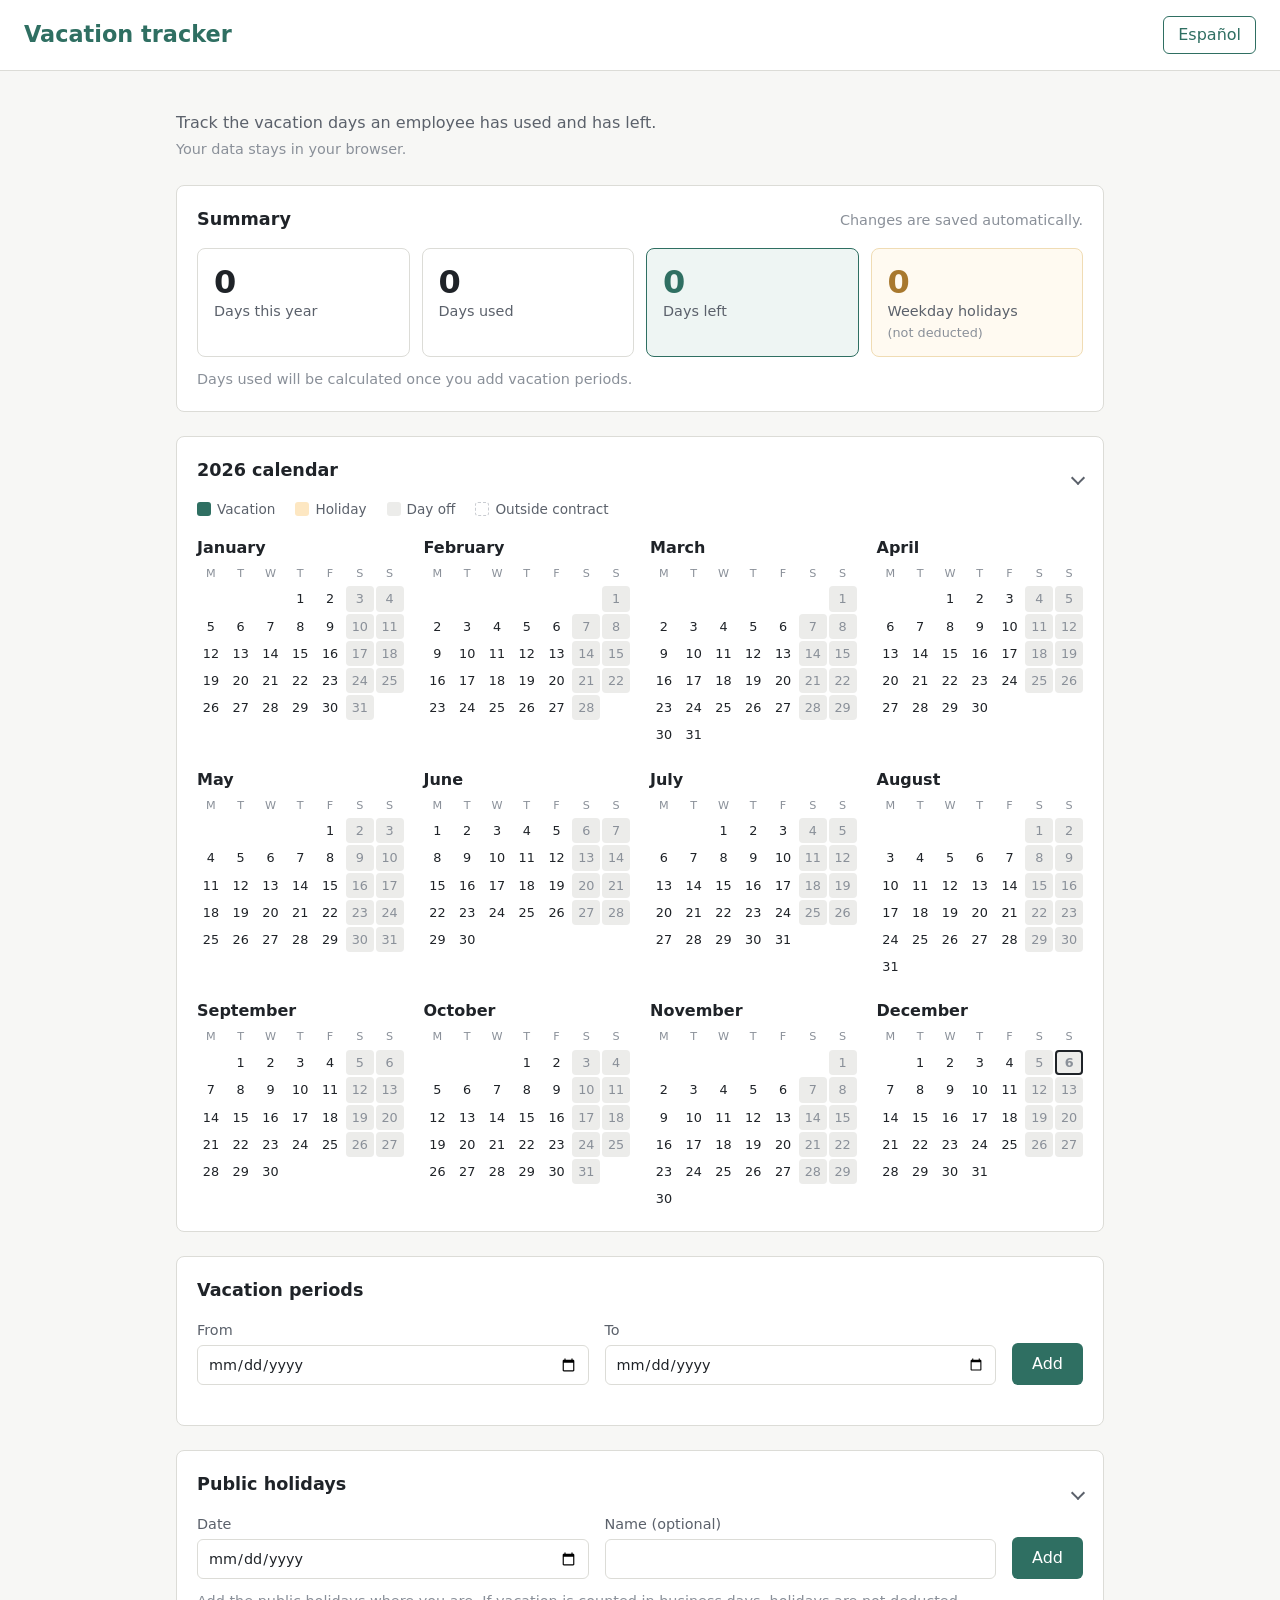
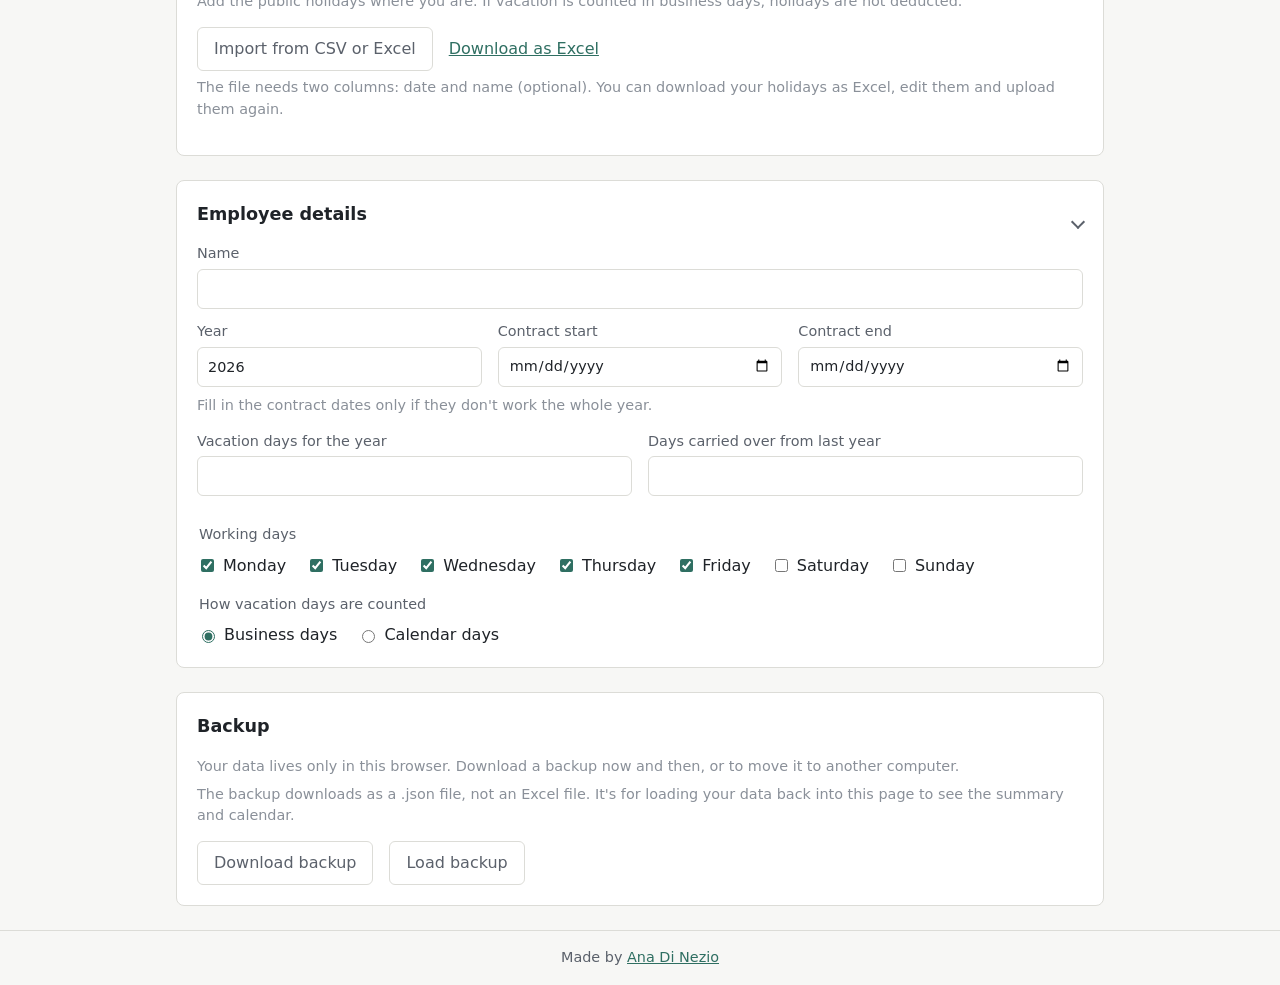
==== index.html @ b78d6af4 "Aclarar que el respaldo es un .json para volver a cargar en la página Co-Authored-By: Claude Opus 5." ====
<!DOCTYPE html>
<html lang="es">
<head>
  <meta charset="UTF-8">
  <meta name="viewport" content="width=device-width, initial-scale=1.0">
  <title>Gestor de vacaciones</title>
  <link rel="stylesheet" href="styles.css">
</head>
<body>
  <header class="encabezado">
    <h1 data-i18n="titulo"></h1>
    <button id="boton-idioma" class="boton-idioma" type="button"></button>
  </header>

  <main>
    <p class="intro" data-i18n="intro"></p>
    <p class="aclaracion" data-i18n="notaPrivacidad"></p>

    <section class="tarjeta">
      <div class="encabezado-tarjeta">
        <h2 id="titulo-resumen"></h2>
        <p class="aclaracion" id="estado-guardado"></p>
      </div>
      <div class="indicadores">
        <div class="indicador">
          <span class="indicador-numero" id="total-dias"></span>
          <span data-i18n="totalDias"></span>
          <span class="indicador-detalle" id="detalle-arrastrados"></span>
        </div>
        <div class="indicador">
          <span class="indicador-numero" id="dias-usados"></span>
          <span data-i18n="diasUsados"></span>
        </div>
        <div class="indicador indicador-destacado" id="indicador-disponibles">
          <span class="indicador-numero" id="dias-disponibles"></span>
          <span data-i18n="diasDisponibles"></span>
        </div>
        <div class="indicador indicador-festivos">
          <span class="indicador-numero" id="festivos-laborables"></span>
          <span data-i18n="festivosLaborables"></span>
          <span class="indicador-detalle" data-i18n="noSeDescuentan"></span>
        </div>
      </div>
      <p class="aclaracion" id="nota-sin-periodos" data-i18n="notaSinPeriodos"></p>

      <div id="bloque-dias-por-mes">
        <h3 data-i18n="diasPorMes"></h3>
        <div id="dias-por-mes" class="grafico-meses"></div>
      </div>
    </section>

    <!-- <details> se abre y se cierra solo al tocar el título. -->
    <details class="tarjeta plegable" id="seccion-calendario" open>
      <summary><h2 id="titulo-calendario"></h2></summary>
      <div class="leyenda">
        <span><i class="muestra dia-vacaciones"></i> <span data-i18n="leyendaVacaciones"></span></span>
        <span><i class="muestra dia-festivo"></i> <span data-i18n="leyendaFestivo"></span></span>
        <span><i class="muestra dia-no-laborable"></i> <span data-i18n="leyendaNoLaborable"></span></span>
        <span><i class="muestra dia-fuera"></i> <span data-i18n="leyendaFuera"></span></span>
      </div>
      <div id="calendario" class="calendario"></div>
    </details>

    <section class="tarjeta">
      <h2 data-i18n="periodosVacaciones"></h2>

      <form id="form-periodo" class="fila fila-agregar">
        <label class="campo">
          <span data-i18n="desde"></span>
          <input type="date" name="desde">
        </label>
        <label class="campo">
          <span data-i18n="hasta"></span>
          <input type="date" name="hasta">
        </label>
        <button type="submit" class="boton-principal"></button>
        <button type="button" class="boton-secundario boton-cancelar" data-i18n="cancelar" hidden></button>
      </form>
      <p id="error-periodo" class="error"></p>

      <ul id="lista-periodos" class="lista"></ul>
    </section>

    <details class="tarjeta plegable" id="seccion-festivos" open>
      <summary><h2 data-i18n="festivos"></h2></summary>

      <form id="form-festivo" class="fila fila-agregar">
        <label class="campo">
          <span data-i18n="fecha"></span>
          <input type="date" name="fecha">
        </label>
        <label class="campo">
          <span data-i18n="nombreFestivo"></span>
          <input type="text" name="nombre">
        </label>
        <button type="submit" class="boton-principal"></button>
        <button type="button" class="boton-secundario boton-cancelar" data-i18n="cancelar" hidden></button>
      </form>
      <p id="error-festivo" class="error"></p>
      <p class="aclaracion" data-i18n="notaFestivos"></p>

      <div class="acciones">
        <button type="button" class="boton-secundario" id="boton-importar" data-i18n="importarFestivos"></button>
        <button type="button" class="boton-enlace" id="boton-plantilla" data-i18n="descargarPlantilla"></button>
        <input type="file" id="archivo-festivos" accept=".csv,.xlsx,.xls" hidden>
      </div>
      <p class="aclaracion" data-i18n="notaImportar"></p>
      <div id="resultado-importacion"></div>

      <ul id="lista-festivos" class="lista"></ul>
    </details>

    <details class="tarjeta plegable" id="seccion-empleado" open>
      <summary><h2 data-i18n="datosEmpleado"></h2></summary>

      <form id="form-empleado">
        <label class="campo">
          <span data-i18n="nombre"></span>
          <input type="text" name="nombre">
        </label>

        <div class="fila">
          <label class="campo">
            <span data-i18n="anio"></span>
            <input type="number" name="anio" min="2000" max="2100">
          </label>
          <label class="campo">
            <span data-i18n="inicioContrato"></span>
            <input type="date" name="inicioContrato">
          </label>
          <label class="campo">
            <span data-i18n="finContrato"></span>
            <input type="date" name="finContrato">
          </label>
        </div>
        <p class="aclaracion" data-i18n="notaContrato"></p>

        <div class="fila">
          <label class="campo">
            <span data-i18n="diasVacaciones"></span>
            <input type="number" name="diasVacaciones" min="0">
          </label>
          <label class="campo">
            <span data-i18n="diasArrastrados"></span>
            <input type="number" name="diasArrastrados" min="0">
          </label>
        </div>

        <!-- Los valores van del 0 (domingo) al 6 (sábado), como cuenta JavaScript. -->
        <fieldset>
          <legend data-i18n="diasQueTrabaja"></legend>
          <div class="opciones">
            <label><input type="checkbox" name="diasLaborables" value="1"> <span data-i18n="lunes"></span></label>
            <label><input type="checkbox" name="diasLaborables" value="2"> <span data-i18n="martes"></span></label>
            <label><input type="checkbox" name="diasLaborables" value="3"> <span data-i18n="miercoles"></span></label>
            <label><input type="checkbox" name="diasLaborables" value="4"> <span data-i18n="jueves"></span></label>
            <label><input type="checkbox" name="diasLaborables" value="5"> <span data-i18n="viernes"></span></label>
            <label><input type="checkbox" name="diasLaborables" value="6"> <span data-i18n="sabado"></span></label>
            <label><input type="checkbox" name="diasLaborables" value="0"> <span data-i18n="domingo"></span></label>
          </div>
        </fieldset>

        <fieldset>
          <legend data-i18n="formaDeContar"></legend>
          <div class="opciones">
            <label><input type="radio" name="formaDeContar" value="laborables"> <span data-i18n="soloLaborables"></span></label>
            <label><input type="radio" name="formaDeContar" value="naturales"> <span data-i18n="diasNaturales"></span></label>
          </div>
        </fieldset>

        <p id="mensaje-error" class="error"></p>
      </form>
    </details>

    <section class="tarjeta">
      <h2 data-i18n="respaldo"></h2>
      <p class="aclaracion" data-i18n="notaRespaldo"></p>
      <p class="aclaracion" data-i18n="notaRespaldoJson"></p>
      <div class="acciones">
        <button type="button" class="boton-secundario" id="boton-descargar-respaldo" data-i18n="descargarRespaldo"></button>
        <button type="button" class="boton-secundario" id="boton-cargar-respaldo" data-i18n="cargarRespaldo"></button>
        <input type="file" id="archivo-respaldo" accept=".json,application/json" hidden>
      </div>
      <div id="resultado-respaldo"></div>
    </section>
  </main>

  <footer class="pie">
    <span data-i18n="hechoPor"></span>
    <a href="https://www.linkedin.com/in/ana-di-nezio-perez/" target="_blank" rel="noopener">Ana Di Nezio</a>
  </footer>

  <script src="i18n.js"></script>
  <script src="calendario.js"></script>
  <script src="importar.js"></script>
  <script src="respaldo.js"></script>
  <script src="app.js"></script>
</body>
</html>
---- styles.css ----
/* Colores provisorios: se cambian todos desde acá. */
:root {
  --fondo: #f7f7f5;
  --superficie: #ffffff;
  --texto: #1f2328;
  --texto-suave: #5b616b;
  --texto-aclaracion: #8a9099;
  --acento: #2f6f62;
  --borde: #dcdcd7;
}

* {
  box-sizing: border-box;
}

body {
  margin: 0;
  min-height: 100vh;
  display: flex;
  flex-direction: column;
  background: var(--fondo);
  color: var(--texto);
  font-family: system-ui, -apple-system, "Segoe UI", Roboto, sans-serif;
  line-height: 1.5;
}

.encabezado {
  display: flex;
  justify-content: space-between;
  align-items: center;
  gap: 16px;
  padding: 16px 24px;
  background: var(--superficie);
  border-bottom: 1px solid var(--borde);
}

.encabezado h1 {
  margin: 0;
  font-size: 1.4rem;
  color: var(--acento);
}

.boton-idioma {
  padding: 6px 14px;
  border: 1px solid var(--acento);
  border-radius: 6px;
  background: transparent;
  color: var(--acento);
  font: inherit;
  cursor: pointer;
}

.boton-idioma:hover {
  background: var(--acento);
  color: var(--superficie);
}

main {
  flex: 1;
  width: 100%;
  max-width: 960px;
  margin: 0 auto;
  padding: 24px 16px;
}

.intro {
  margin-bottom: 4px;
  color: var(--texto-suave);
}

.pie {
  padding: 16px;
  text-align: center;
  font-size: 0.9rem;
  color: var(--texto-suave);
  border-top: 1px solid var(--borde);
}

.pie a {
  color: var(--acento);
}

/* Mensajes y aclaraciones: gris claro, como un comentario. */
.aclaracion {
  margin-top: 0;
  font-size: 0.9rem;
  color: var(--texto-aclaracion);
}

/* Bloques blancos que agrupan cada sección. */
.tarjeta {
  margin-top: 24px;
  padding: 20px;
  background: var(--superficie);
  border: 1px solid var(--borde);
  border-radius: 8px;
}

.tarjeta h2 {
  margin: 0 0 16px;
  font-size: 1.1rem;
}

/* Un campo: el texto arriba y la casilla abajo. */
.campo {
  display: flex;
  flex-direction: column;
  gap: 4px;
  margin-bottom: 12px;
  font-size: 0.9rem;
  color: var(--texto-suave);
}

.campo input {
  height: 40px; /* misma altura para texto, números y fechas */
  padding: 8px 10px;
  border: 1px solid var(--borde);
  border-radius: 6px;
  font: inherit;
  color: var(--texto);
}

.campo input:focus {
  outline: 2px solid var(--acento);
  outline-offset: -1px;
}

/* Varios campos en la misma línea; en pantallas chicas bajan solos. */
.fila {
  display: flex;
  flex-wrap: wrap;
  gap: 0 16px;
}

.fila .campo {
  flex: 1 1 180px;
}

.fila + .aclaracion {
  margin-top: -4px;
}

fieldset {
  margin: 16px 0 0;
  padding: 0;
  border: none;
}

legend {
  margin-bottom: 8px;
  font-size: 0.9rem;
  color: var(--texto-suave);
}

.opciones {
  display: flex;
  flex-wrap: wrap;
  gap: 8px 20px;
}

.opciones label {
  display: flex;
  align-items: center;
  gap: 6px;
  cursor: pointer;
}

.opciones input {
  accent-color: var(--acento);
}

/* Errores: en rojo para que se noten. */
.error {
  margin: 16px 0 0;
  color: #b42318;
}

form > .aclaracion:last-child {
  margin: 16px 0 0;
}

.error:empty {
  display: none;
}

/* Resumen: tres números grandes uno al lado del otro. */
.indicadores {
  display: grid;
  grid-template-columns: repeat(auto-fit, minmax(140px, 1fr));
  gap: 12px;
}

.indicador {
  display: flex;
  flex-direction: column;
  padding: 14px 16px;
  border: 1px solid var(--borde);
  border-radius: 8px;
  font-size: 0.9rem;
  color: var(--texto-suave);
}

.indicador-numero {
  font-size: 2rem;
  font-weight: 600;
  line-height: 1.2;
  color: var(--texto);
}

.indicador-destacado {
  border-color: var(--acento);
  background: #eef5f3;
}

.indicador-destacado .indicador-numero {
  color: var(--acento);
}

.indicadores + .aclaracion {
  margin: 12px 0 0;
}

/* Formulario de una línea para agregar un período. */
.fila-agregar {
  align-items: flex-end;
}

.boton-principal {
  margin-bottom: 12px;
  padding: 9px 20px;
  border: none;
  border-radius: 6px;
  background: var(--acento);
  color: var(--superficie);
  font: inherit;
  cursor: pointer;
}

.boton-principal:hover {
  opacity: 0.9;
}

.fila-agregar + .error {
  margin-top: 0;
}

/* Listas de períodos y festivos cargados. */
.lista {
  margin: 8px 0 0;
  padding: 0;
  list-style: none;
}

.lista li {
  display: flex;
  align-items: center;
  gap: 8px;
  padding: 10px 0;
  border-top: 1px solid var(--borde);
}

.lista-detalle {
  margin: 0 8px 0 auto;
  color: var(--texto-suave);
}

.boton-chico {
  padding: 4px 10px;
  border: 1px solid var(--borde);
  border-radius: 6px;
  background: transparent;
  color: var(--texto-suave);
  font: inherit;
  font-size: 0.85rem;
  cursor: pointer;
}

.boton-editar:hover {
  border-color: var(--acento);
  color: var(--acento);
}

/* La fila que se está editando queda resaltada. */
.lista li.fila-editando {
  background: #eef5f3;
}

.boton-secundario {
  margin-bottom: 12px;
  padding: 9px 16px;
  border: 1px solid var(--borde);
  border-radius: 6px;
  background: transparent;
  color: var(--texto-suave);
  font: inherit;
  cursor: pointer;
}

.boton-secundario[hidden] {
  display: none;
}

.boton-borrar:hover {
  border-color: #b42318;
  color: #b42318;
}

/* Cuando quedan menos de 5 días. */
.indicador-alerta,
.indicador-alerta .indicador-numero {
  border-color: #c4620a;
  background: #fff4e8;
  color: #c4620a;
}

/* Cuando se usan más días de los que hay. */
.indicador-negativo,
.indicador-negativo .indicador-numero {
  border-color: #b42318;
  background: #fdf0ef;
  color: #b42318;
}

/* Título de tarjeta con un dato al costado (por ejemplo, la hora de guardado). */
.encabezado-tarjeta {
  display: flex;
  flex-wrap: wrap;
  justify-content: space-between;
  align-items: baseline;
  gap: 4px 16px;
  margin-bottom: 16px;
}

.encabezado-tarjeta h2,
.encabezado-tarjeta .aclaracion {
  margin: 0;
}

.fila-agregar + .error + .aclaracion {
  margin-top: 0;
}

/* Aviso dentro de una fila de la lista. */
.lista-aviso {
  font-size: 0.85rem;
  color: #c4620a;
}

/* Gráfico de días por mes. */
#bloque-dias-por-mes h3 {
  margin: 24px 0 8px;
  font-size: 0.95rem;
  font-weight: 600;
}

#bloque-dias-por-mes[hidden] {
  display: none;
}

.grafico-meses {
  display: grid;
  grid-template-columns: repeat(12, 1fr);
  gap: 6px;
}

.columna-mes {
  display: flex;
  flex-direction: column;
  align-items: center;
  gap: 4px;
}

.columna-area {
  display: flex;
  flex-direction: column;
  justify-content: flex-end;
  align-items: center;
  width: 100%;
  height: 100px;
}

.columna-barra {
  width: 100%;
  max-width: 32px;
  border-radius: 4px 4px 0 0;
  background: var(--acento);
}

.columna-numero {
  font-size: 0.8rem;
  font-weight: 600;
}

.columna-etiqueta {
  font-size: 0.75rem;
  color: var(--texto-suave);
}

/* Colores de los días: se usan en el calendario y en la leyenda. */
.dia-vacaciones {
  background: var(--acento);
  color: var(--superficie);
}

.dia-festivo {
  background: #fde7c2;
  color: #8a5300;
}

.dia-no-laborable {
  background: #ececea;
  color: #8a9099;
}

.dia-fuera {
  color: #c9ccd1;
}

.leyenda {
  display: flex;
  flex-wrap: wrap;
  gap: 8px 20px;
  margin-bottom: 16px;
  font-size: 0.85rem;
  color: var(--texto-suave);
}

.leyenda > span {
  display: flex;
  align-items: center;
  gap: 6px;
}

.muestra {
  display: inline-block;
  width: 14px;
  height: 14px;
  border-radius: 3px;
}

.muestra.dia-fuera {
  border: 1px dashed #c9ccd1;
}

/* Calendario anual: los meses se acomodan solos según el ancho. */
.calendario {
  display: grid;
  grid-template-columns: repeat(auto-fill, minmax(200px, 1fr));
  gap: 20px;
}

.mes-titulo {
  display: flex;
  justify-content: space-between;
  margin-bottom: 6px;
  font-weight: 600;
}

.mes-cantidad {
  font-size: 0.8rem;
  font-weight: normal;
  color: var(--acento);
}

.mes-grilla {
  display: grid;
  grid-template-columns: repeat(7, 1fr);
  gap: 2px;
  text-align: center;
  font-size: 0.8rem;
}

.dia-semana {
  padding-bottom: 2px;
  font-size: 0.7rem;
  color: var(--texto-aclaracion);
}

.dia {
  padding: 3px 0;
  border-radius: 4px;
}

.dia-hoy {
  outline: 2px solid var(--texto);
  outline-offset: -2px;
  font-weight: 600;
}

/* Secciones que se pliegan tocando el título. */
.plegable summary {
  display: flex;
  justify-content: space-between;
  align-items: center;
  cursor: pointer;
  list-style: none; /* oculta el triángulo que pone el navegador */
}

.plegable summary::-webkit-details-marker {
  display: none;
}

/* Flecha propia: apunta abajo si está abierto, a la derecha si está cerrado. */
.plegable summary::after {
  content: "";
  width: 8px;
  height: 8px;
  border-right: 2px solid var(--texto-suave);
  border-bottom: 2px solid var(--texto-suave);
  transform: rotate(45deg);
  transition: transform 0.2s;
}

.plegable:not([open]) summary::after {
  transform: rotate(-45deg);
}

.plegable:not([open]) summary h2 {
  margin-bottom: 0;
}

/* Texto chico debajo del nombre del indicador. */
.indicador-detalle {
  font-size: 0.8rem;
  color: var(--texto-aclaracion);
}

/* Fila de botones secundarios (importar, descargar plantilla). */
.acciones {
  display: flex;
  flex-wrap: wrap;
  align-items: center;
  gap: 8px 16px;
  margin-top: 8px;
}

.acciones .boton-secundario {
  margin-bottom: 0;
}

.acciones + .aclaracion {
  margin-top: 6px;
}

.boton-enlace {
  padding: 0;
  border: none;
  background: none;
  color: var(--acento);
  font: inherit;
  text-decoration: underline;
  cursor: pointer;
}

#resultado-importacion .error,
#resultado-importacion .aclaracion {
  margin: 8px 0 0;
}

.lista-errores {
  margin: 4px 0 0;
  padding-left: 20px;
  font-size: 0.85rem;
  color: #b42318;
}

/* Festivos laborables: tono suave de festivo (como en el calendario), porque no son vacaciones. */
.indicador-festivos {
  border-color: #f0dcb4;
  background: #fffaf1;
}

.indicador-festivos .indicador-numero {
  color: #a8782e;
}

.aclaracion + .aclaracion {
  margin-top: -8px;
}
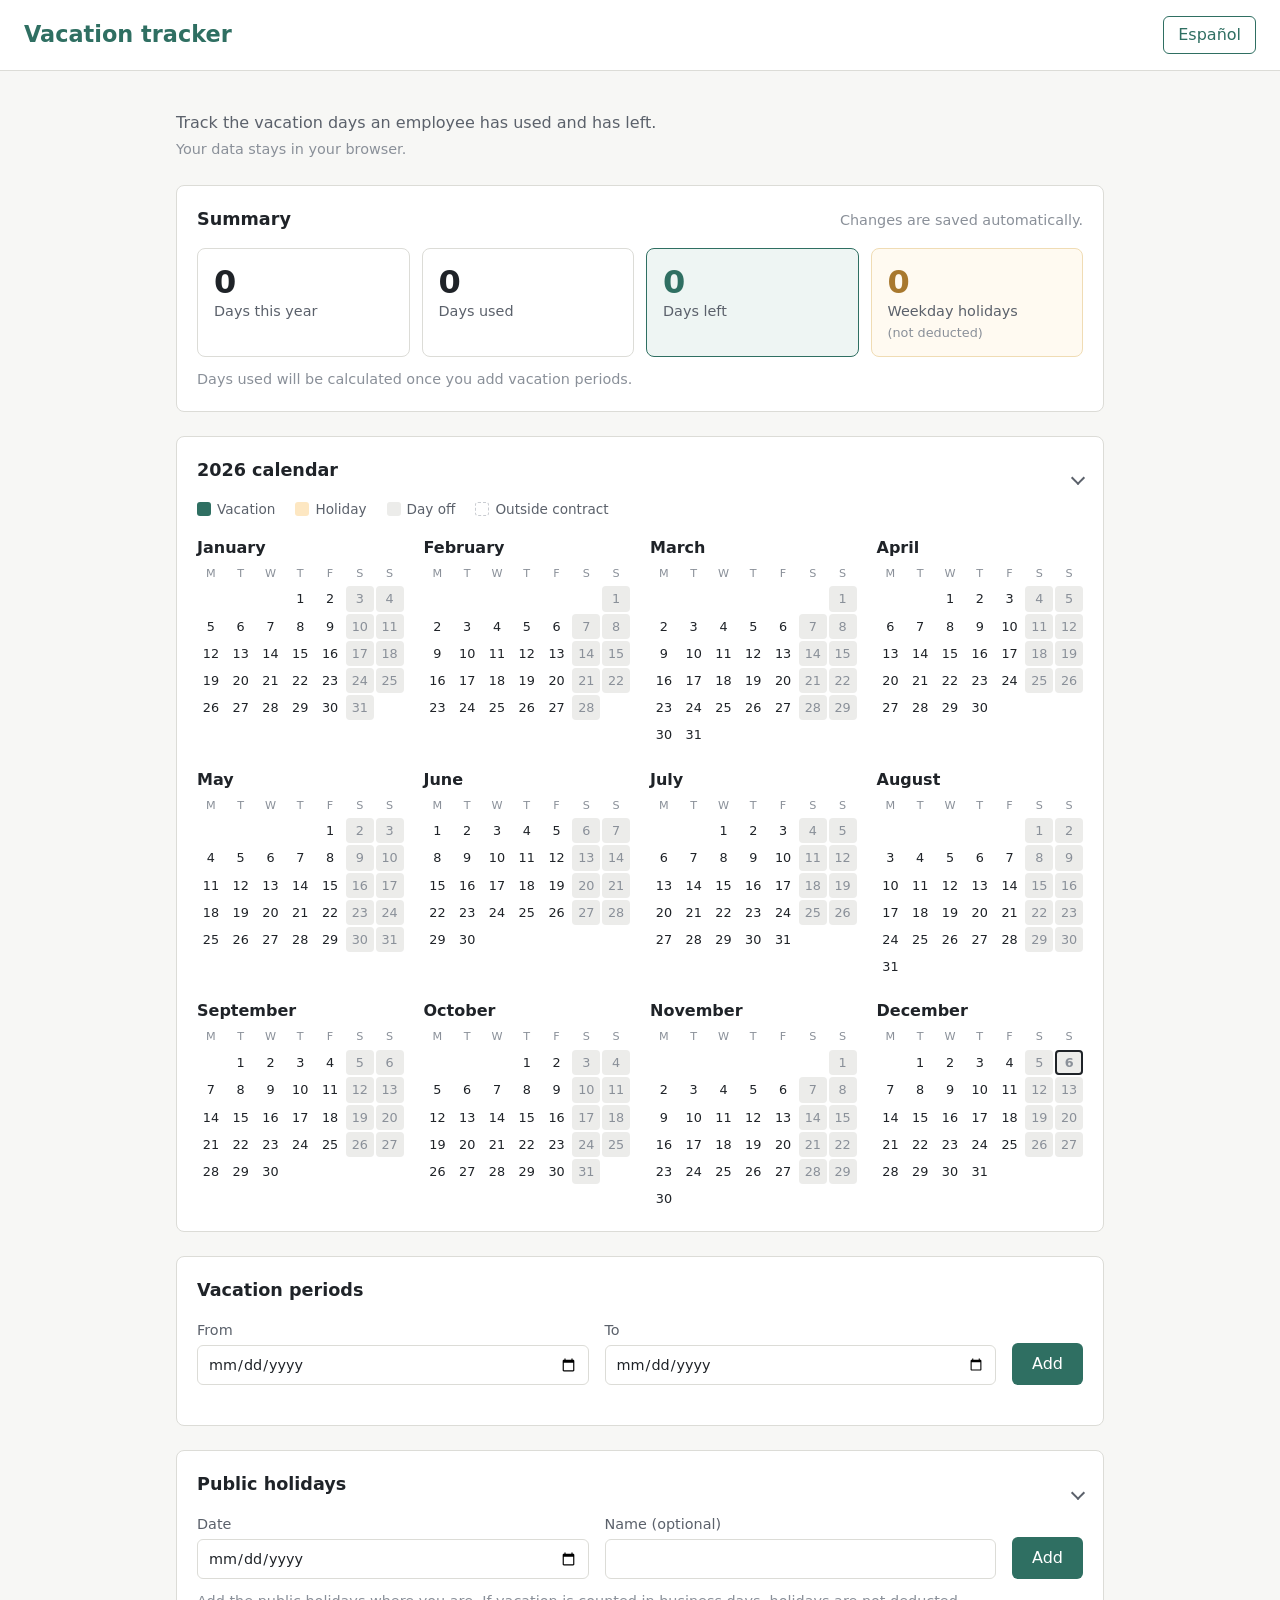
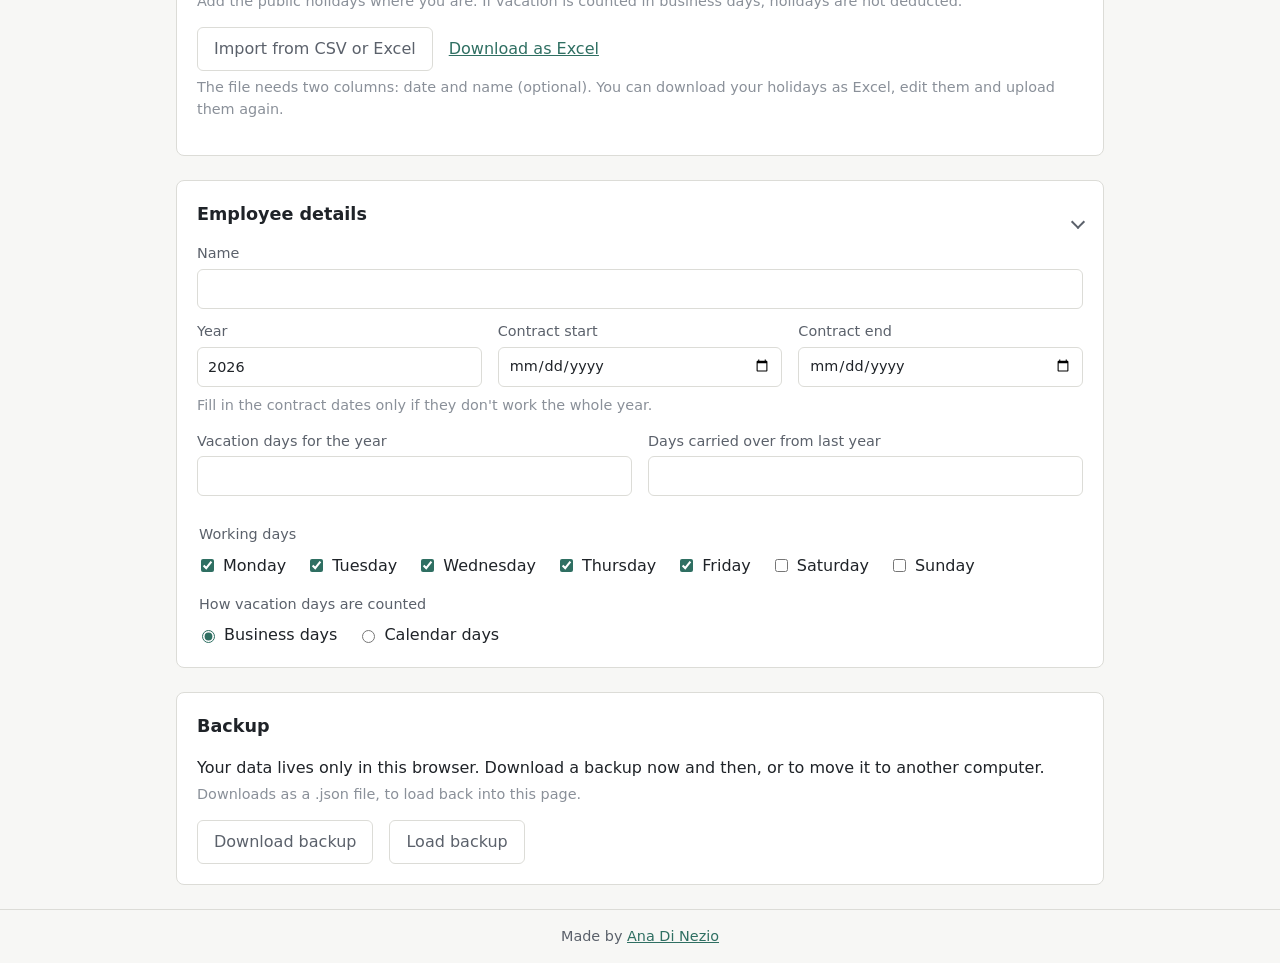
==== commit 4281064d: "Texto principal del respaldo en color normal Co-Authored-By: Claude Opus 5.5 <noreply@anthropic.com>" ====
--- a/index.html
+++ b/index.html
@@ -174,7 +174,7 @@
 
     <section class="tarjeta">
       <h2 data-i18n="respaldo"></h2>
-      <p class="aclaracion" data-i18n="notaRespaldo"></p>
+      <p class="descripcion" data-i18n="notaRespaldo"></p>
       <p class="aclaracion" data-i18n="notaRespaldoJson"></p>
       <div class="acciones">
         <button type="button" class="boton-secundario" id="boton-descargar-respaldo" data-i18n="descargarRespaldo"></button>
--- a/styles.css
+++ b/styles.css
@@ -577,3 +577,12 @@
 .aclaracion + .aclaracion {
   margin-top: -8px;
 }
+
+/* Texto normal dentro de una tarjeta (no es comentario). */
+.descripcion {
+  margin: 0 0 4px;
+}
+
+.descripcion + .aclaracion {
+  margin-top: 0;
+}
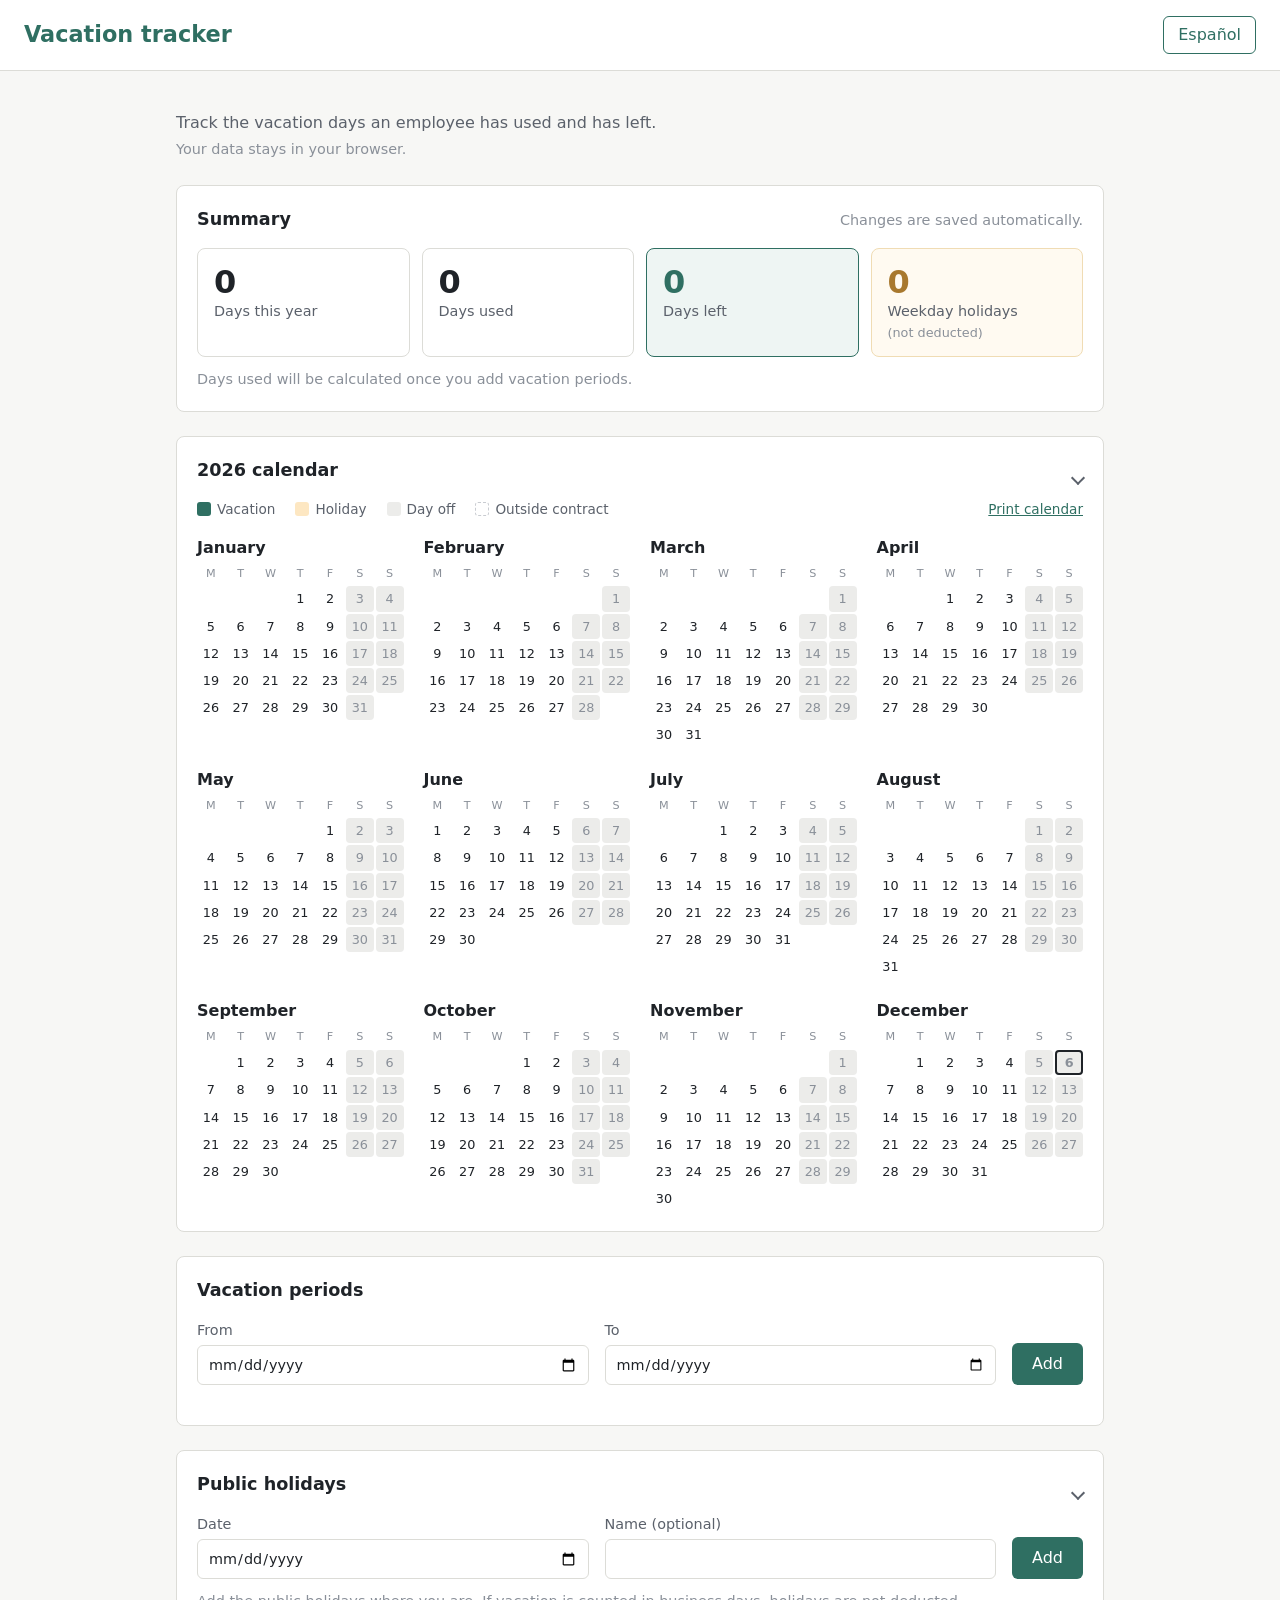
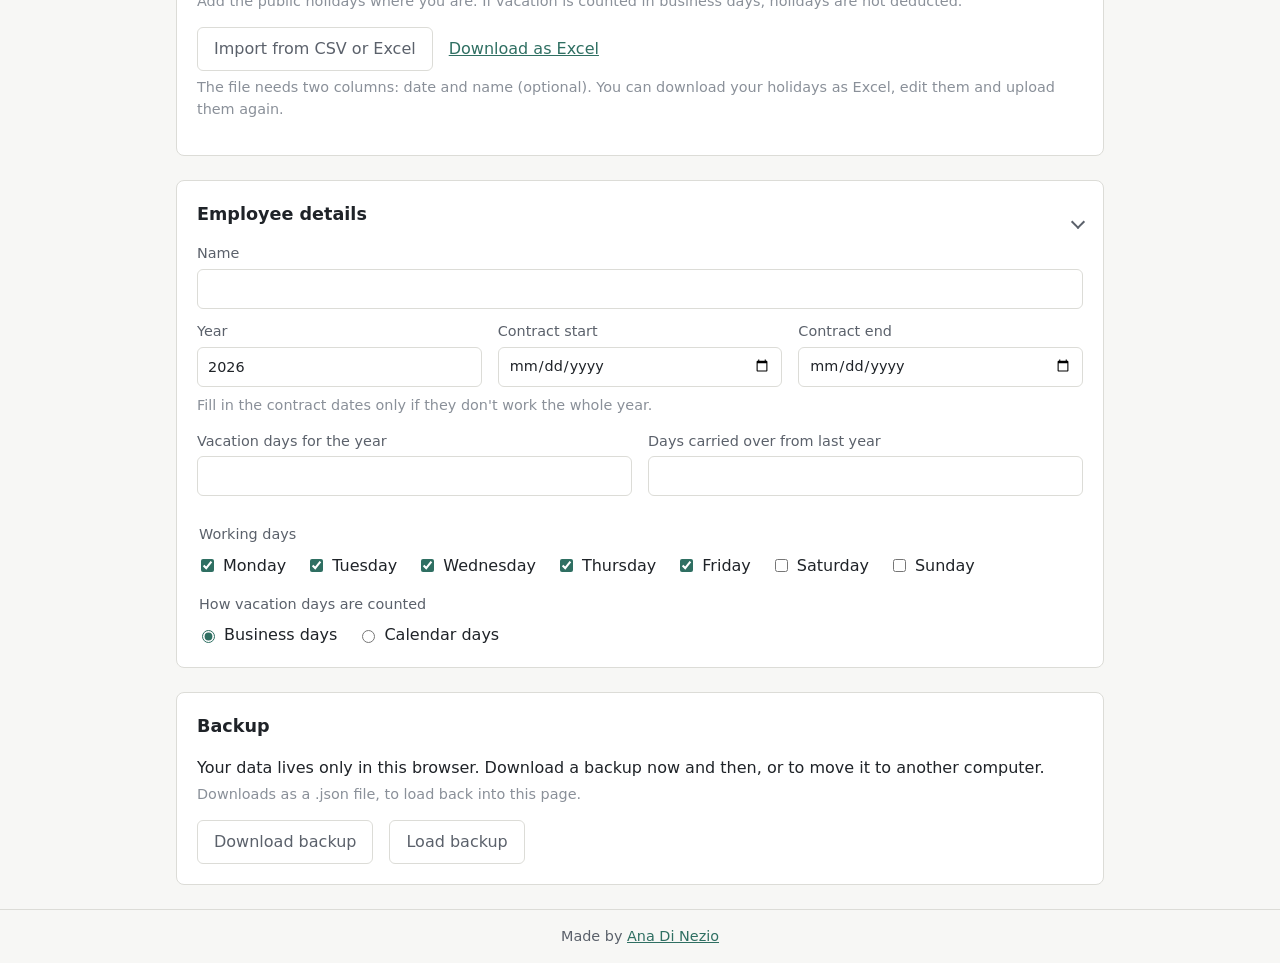
==== commit 6a61afcb: "Imprimir el calendario en una hoja horizontal con colores Co-Authored-By: Claude Opus 5.5 <noreply@a" ====
--- a/index.html
+++ b/index.html
@@ -57,6 +57,7 @@
         <span><i class="muestra dia-festivo"></i> <span data-i18n="leyendaFestivo"></span></span>
         <span><i class="muestra dia-no-laborable"></i> <span data-i18n="leyendaNoLaborable"></span></span>
         <span><i class="muestra dia-fuera"></i> <span data-i18n="leyendaFuera"></span></span>
+        <button type="button" class="boton-enlace no-imprimir" id="boton-imprimir" data-i18n="imprimirCalendario"></button>
       </div>
       <div id="calendario" class="calendario"></div>
     </details>
--- a/styles.css
+++ b/styles.css
@@ -586,3 +586,101 @@
 .descripcion + .aclaracion {
   margin-top: 0;
 }
+
+/* El botón de imprimir va a la derecha de la leyenda. */
+#boton-imprimir {
+  margin-left: auto;
+}
+
+.solo-impresion {
+  display: none;
+}
+
+/* ---------- Impresión: solo el calendario, en una hoja horizontal ---------- */
+@page {
+  size: A4 landscape;
+  margin: 10mm;
+}
+
+@media print {
+  body {
+    background: white;
+    min-height: 0;
+  }
+
+  /* Se oculta todo menos el calendario y el pie. */
+  .encabezado,
+  main > *:not(#seccion-calendario),
+  .no-imprimir,
+  .plegable summary::after {
+    display: none !important;
+  }
+
+  main {
+    max-width: none;
+    padding: 0;
+  }
+
+  .solo-impresion {
+    display: inline;
+    font-weight: normal;
+  }
+
+  #seccion-calendario {
+    margin: 0;
+    padding: 0;
+    border: none;
+  }
+
+  #seccion-calendario summary h2 {
+    margin-bottom: 4px;
+    font-size: 16pt;
+  }
+
+  .leyenda {
+    margin-bottom: 8px;
+    font-size: 9pt;
+  }
+
+  /* 4 meses por fila, 3 filas: el año entero en una hoja. */
+  .calendario {
+    grid-template-columns: repeat(4, 1fr);
+    gap: 10px 18px;
+  }
+
+  .mes {
+    break-inside: avoid;
+  }
+
+  .mes-titulo {
+    margin-bottom: 2px;
+    font-size: 10pt;
+  }
+
+  .mes-grilla {
+    font-size: 8.5pt;
+  }
+
+  .dia {
+    padding: 1px 0;
+  }
+
+  .dia-hoy {
+    outline: none;
+    font-weight: normal;
+  }
+
+  /* Que la impresora respete los colores de fondo. */
+  .dia,
+  .muestra {
+    -webkit-print-color-adjust: exact;
+    print-color-adjust: exact;
+  }
+
+  .pie {
+    padding: 6px 0 0;
+    border: none;
+    font-size: 8pt;
+    text-align: right;
+  }
+}
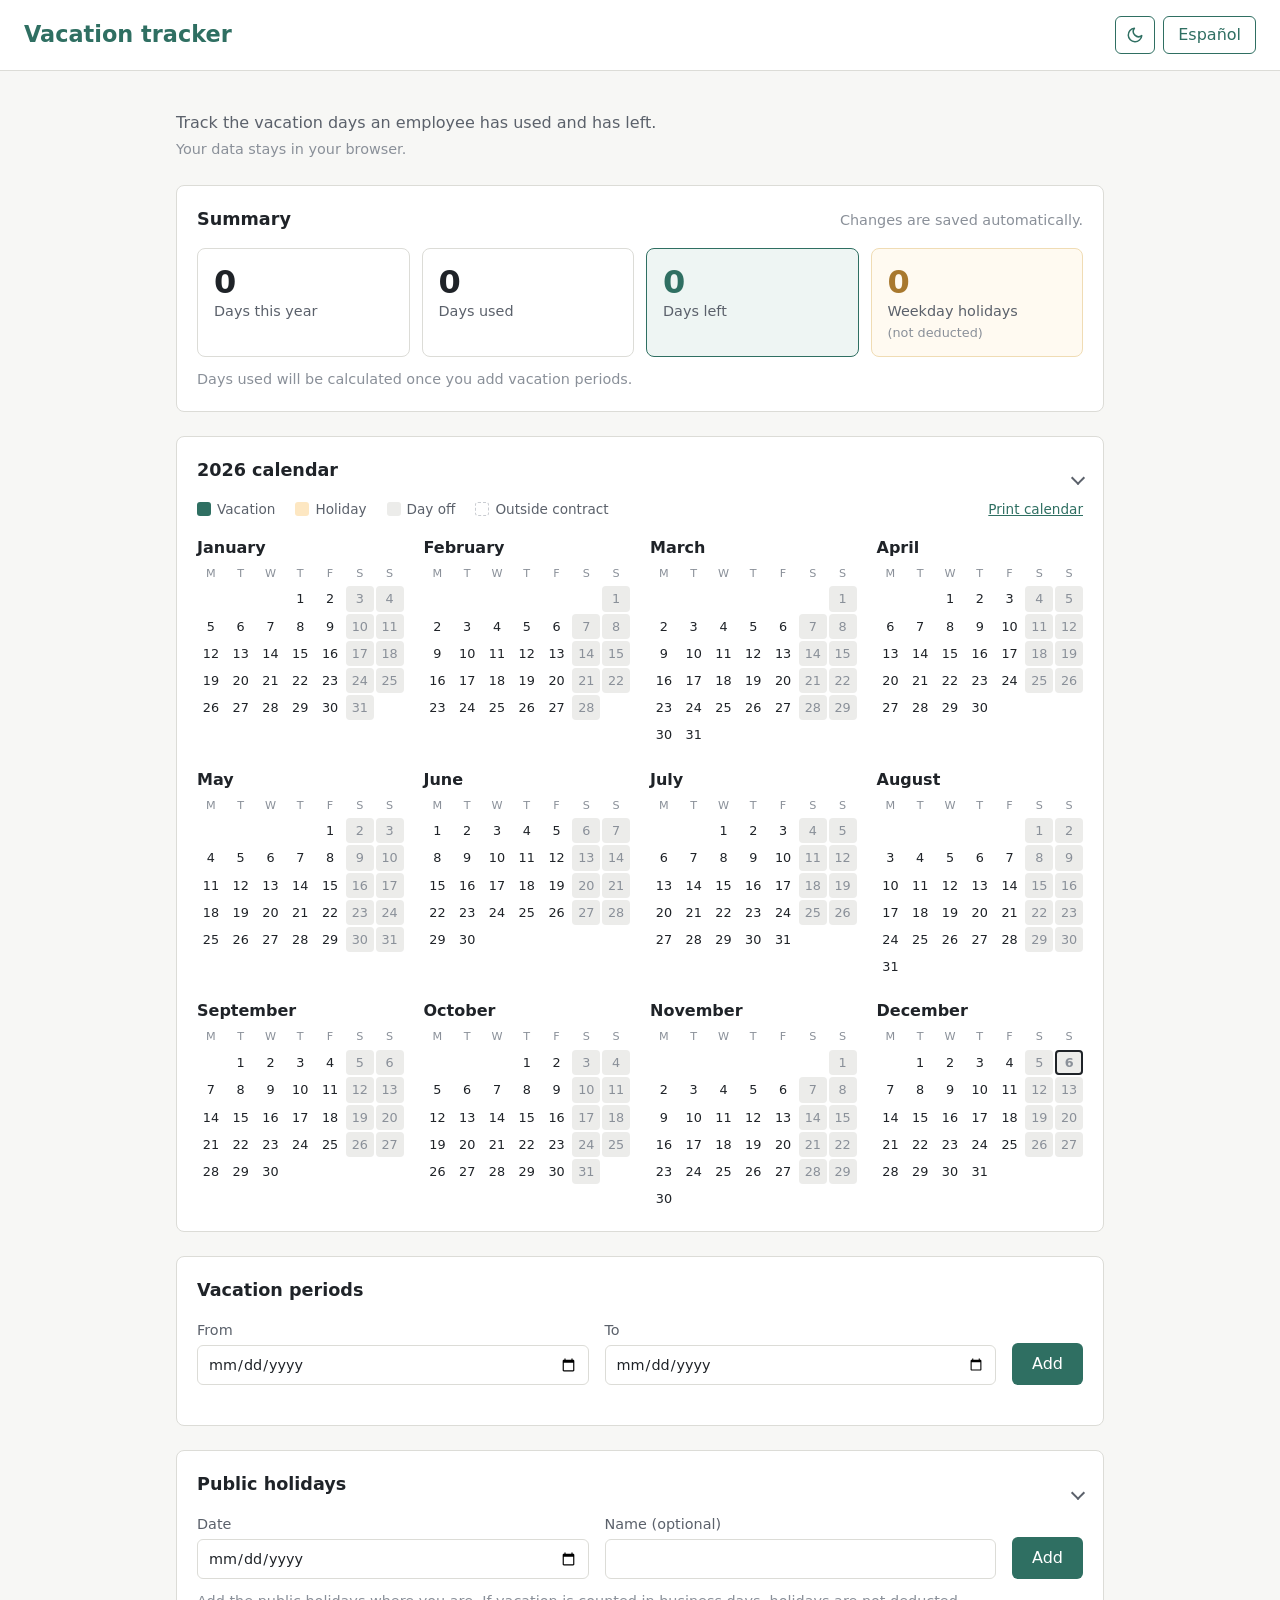
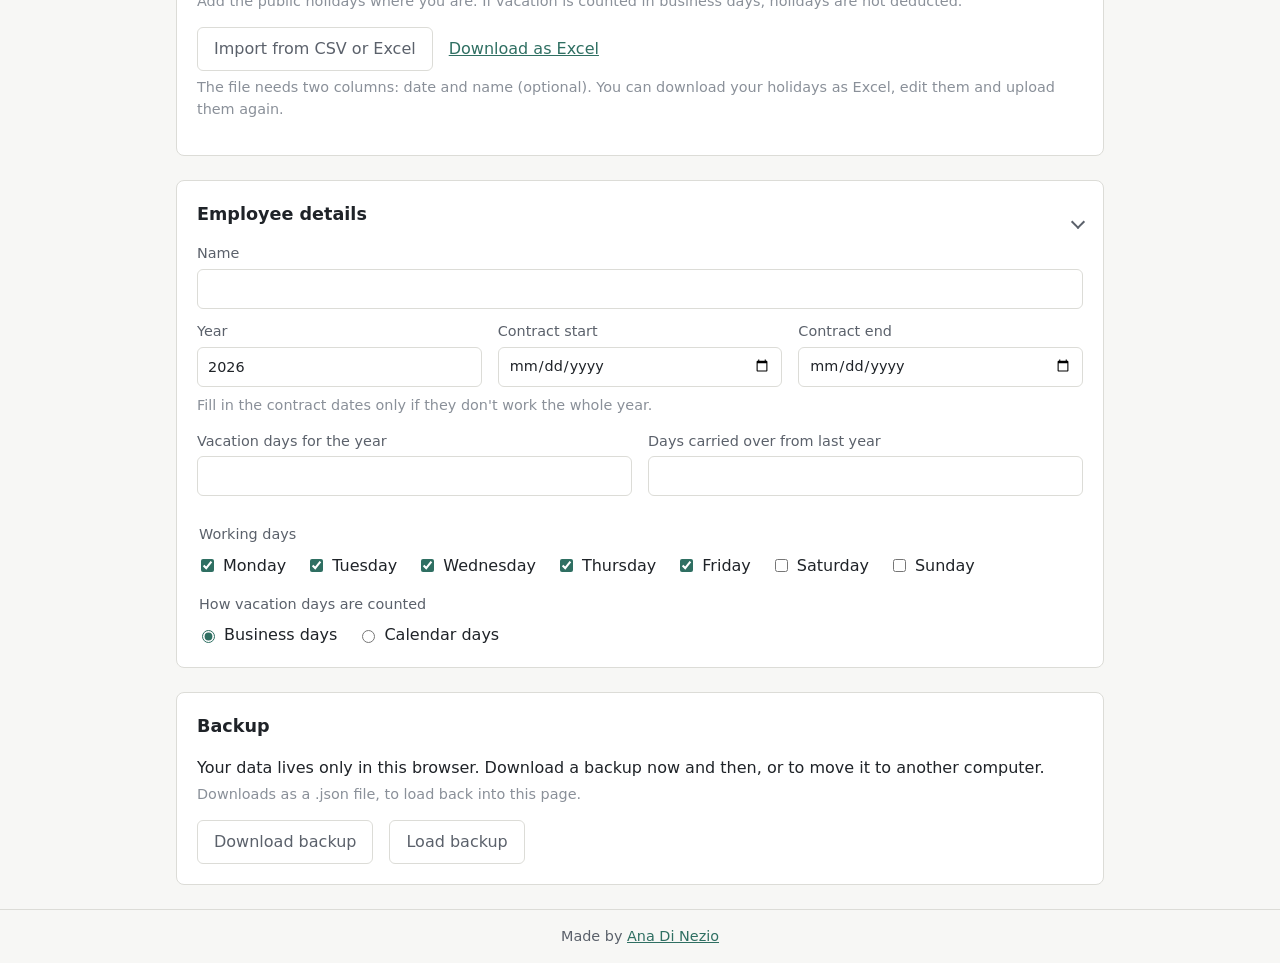
==== commit 6c03761b: "Modo oscuro con botón en el encabezado; sigue al sistema si no se elige Co-Authored-By: Claude Opus " ====
--- a/index.html
+++ b/index.html
@@ -5,11 +5,27 @@
   <meta name="viewport" content="width=device-width, initial-scale=1.0">
   <title>Gestor de vacaciones</title>
   <link rel="stylesheet" href="styles.css">
+  <script>
+    // Aplica el modo claro u oscuro antes de dibujar la página, para que no parpadee.
+    // Si el usuario no eligió, se usa el del sistema.
+    try {
+      const guardado = localStorage.getItem("tema");
+      const sistemaOscuro = matchMedia("(prefers-color-scheme: dark)").matches;
+      if (guardado === "oscuro" || (!guardado && sistemaOscuro)) {
+        document.documentElement.dataset.tema = "oscuro";
+      }
+    } catch (error) {
+      // Si no se puede leer, queda en claro.
+    }
+  </script>
 </head>
 <body>
   <header class="encabezado">
     <h1 data-i18n="titulo"></h1>
-    <button id="boton-idioma" class="boton-idioma" type="button"></button>
+    <div class="botones-encabezado">
+      <button id="boton-tema" class="boton-idioma boton-tema" type="button"></button>
+      <button id="boton-idioma" class="boton-idioma" type="button"></button>
+    </div>
   </header>
 
   <main>
--- a/styles.css
+++ b/styles.css
@@ -1,12 +1,57 @@
-/* Colores provisorios: se cambian todos desde acá. */
+/* Todos los colores se definen acá, una vez para el modo claro y otra para el oscuro. */
 :root {
+  color-scheme: light; /* calendarios y casillas del navegador en claro */
   --fondo: #f7f7f5;
   --superficie: #ffffff;
+  --campo-fondo: #ffffff;
   --texto: #1f2328;
   --texto-suave: #5b616b;
   --texto-aclaracion: #8a9099;
+  --borde: #dcdcd7;
   --acento: #2f6f62;
-  --borde: #dcdcd7;
+  --acento-suave: #eef5f3;
+  --texto-sobre-acento: #ffffff;
+  --error: #b42318;
+  --error-suave: #fdf0ef;
+  --alerta: #c4620a;
+  --alerta-suave: #fff4e8;
+  --festivo-fondo: #fde7c2;
+  --festivo-texto: #8a5300;
+  --festivo-suave: #fffaf1;
+  --festivo-borde: #f0dcb4;
+  --festivo-numero: #a8782e;
+  --no-laborable-fondo: #ececea;
+  --no-laborable-texto: #8a9099;
+  --fuera-texto: #c9ccd1;
+}
+
+/* Modo oscuro. Solo en pantalla: al imprimir siempre sale en claro. */
+@media screen {
+  :root[data-tema="oscuro"] {
+    color-scheme: dark;
+    --fondo: #14171a;
+    --superficie: #1d2125;
+    --campo-fondo: #15191c;
+    --texto: #e6e8ea;
+    --texto-suave: #a9b0b8;
+    --texto-aclaracion: #7d858e;
+    --borde: #343a40;
+    --acento: #5fb3a1;
+    --acento-suave: #1f332e;
+    --texto-sobre-acento: #0f1a17;
+    --error: #f0857a;
+    --error-suave: #3a1f1d;
+    --alerta: #f0a35e;
+    --alerta-suave: #3a2a1a;
+    --festivo-fondo: #4a3a1c;
+    --festivo-texto: #f3cf8e;
+    --festivo-suave: #2a2418;
+    --festivo-borde: #5a4826;
+    --festivo-numero: #e2b469;
+    --no-laborable-fondo: #2a2f34;
+    --no-laborable-texto: #8a929b;
+    --fuera-texto: #4a5158;
+  }
 }
 
 * {
@@ -52,7 +97,24 @@
 
 .boton-idioma:hover {
   background: var(--acento);
-  color: var(--superficie);
+  color: var(--texto-sobre-acento);
+}
+
+.botones-encabezado {
+  display: flex;
+  gap: 8px;
+}
+
+/* Botón de modo claro / oscuro: solo un ícono. */
+.boton-tema {
+  display: flex;
+  align-items: center;
+  padding: 6px 10px;
+}
+
+.boton-tema svg {
+  width: 18px;
+  height: 18px;
 }
 
 main {
@@ -116,6 +178,7 @@
   padding: 8px 10px;
   border: 1px solid var(--borde);
   border-radius: 6px;
+  background: var(--campo-fondo);
   font: inherit;
   color: var(--texto);
 }
@@ -172,7 +235,7 @@
 /* Errores: en rojo para que se noten. */
 .error {
   margin: 16px 0 0;
-  color: #b42318;
+  color: var(--error);
 }
 
 form > .aclaracion:last-child {
@@ -209,7 +272,7 @@
 
 .indicador-destacado {
   border-color: var(--acento);
-  background: #eef5f3;
+  background: var(--acento-suave);
 }
 
 .indicador-destacado .indicador-numero {
@@ -231,7 +294,7 @@
   border: none;
   border-radius: 6px;
   background: var(--acento);
-  color: var(--superficie);
+  color: var(--texto-sobre-acento);
   font: inherit;
   cursor: pointer;
 }
@@ -282,7 +345,7 @@
 
 /* La fila que se está editando queda resaltada. */
 .lista li.fila-editando {
-  background: #eef5f3;
+  background: var(--acento-suave);
 }
 
 .boton-secundario {
@@ -301,24 +364,24 @@
 }
 
 .boton-borrar:hover {
-  border-color: #b42318;
-  color: #b42318;
+  border-color: var(--error);
+  color: var(--error);
 }
 
 /* Cuando quedan menos de 5 días. */
 .indicador-alerta,
 .indicador-alerta .indicador-numero {
-  border-color: #c4620a;
-  background: #fff4e8;
-  color: #c4620a;
+  border-color: var(--alerta);
+  background: var(--alerta-suave);
+  color: var(--alerta);
 }
 
 /* Cuando se usan más días de los que hay. */
 .indicador-negativo,
 .indicador-negativo .indicador-numero {
-  border-color: #b42318;
-  background: #fdf0ef;
-  color: #b42318;
+  border-color: var(--error);
+  background: var(--error-suave);
+  color: var(--error);
 }
 
 /* Título de tarjeta con un dato al costado (por ejemplo, la hora de guardado). */
@@ -343,7 +406,7 @@
 /* Aviso dentro de una fila de la lista. */
 .lista-aviso {
   font-size: 0.85rem;
-  color: #c4620a;
+  color: var(--alerta);
 }
 
 /* Gráfico de días por mes. */
@@ -399,21 +462,21 @@
 /* Colores de los días: se usan en el calendario y en la leyenda. */
 .dia-vacaciones {
   background: var(--acento);
-  color: var(--superficie);
+  color: var(--texto-sobre-acento);
 }
 
 .dia-festivo {
-  background: #fde7c2;
-  color: #8a5300;
+  background: var(--festivo-fondo);
+  color: var(--festivo-texto);
 }
 
 .dia-no-laborable {
-  background: #ececea;
-  color: #8a9099;
+  background: var(--no-laborable-fondo);
+  color: var(--no-laborable-texto);
 }
 
 .dia-fuera {
-  color: #c9ccd1;
+  color: var(--fuera-texto);
 }
 
 .leyenda {
@@ -439,7 +502,7 @@
 }
 
 .muestra.dia-fuera {
-  border: 1px dashed #c9ccd1;
+  border: 1px dashed var(--fuera-texto);
 }
 
 /* Calendario anual: los meses se acomodan solos según el ancho. */
@@ -561,17 +624,17 @@
   margin: 4px 0 0;
   padding-left: 20px;
   font-size: 0.85rem;
-  color: #b42318;
+  color: var(--error);
 }
 
 /* Festivos laborables: tono suave de festivo (como en el calendario), porque no son vacaciones. */
 .indicador-festivos {
-  border-color: #f0dcb4;
-  background: #fffaf1;
+  border-color: var(--festivo-borde);
+  background: var(--festivo-suave);
 }
 
 .indicador-festivos .indicador-numero {
-  color: #a8782e;
+  color: var(--festivo-numero);
 }
 
 .aclaracion + .aclaracion {
@@ -596,14 +659,17 @@
   display: none;
 }
 
-/* ---------- Impresión: solo el calendario, en una hoja horizontal ---------- */
+/* ---------- Impresión: solo el calendario, en una hoja vertical ---------- */
+/* El margen va dentro de la página (padding del body) y no en @page,
+   así se respeta aunque en la vista previa elijan "Márgenes: ninguno". */
 @page {
-  size: A4 landscape;
-  margin: 10mm;
+  size: A4 portrait;
+  margin: 0;
 }
 
 @media print {
   body {
+    padding: 12mm 14mm;
     background: white;
     min-height: 0;
   }
@@ -642,10 +708,10 @@
     font-size: 9pt;
   }
 
-  /* 4 meses por fila, 3 filas: el año entero en una hoja. */
+  /* 3 meses por fila, 4 filas: el año entero en una hoja. */
   .calendario {
-    grid-template-columns: repeat(4, 1fr);
-    gap: 10px 18px;
+    grid-template-columns: repeat(3, 1fr);
+    gap: 22px 24px;
   }
 
   .mes {
@@ -658,11 +724,11 @@
   }
 
   .mes-grilla {
-    font-size: 8.5pt;
+    font-size: 10pt;
   }
 
   .dia {
-    padding: 1px 0;
+    padding: 4px 0;
   }
 
   .dia-hoy {
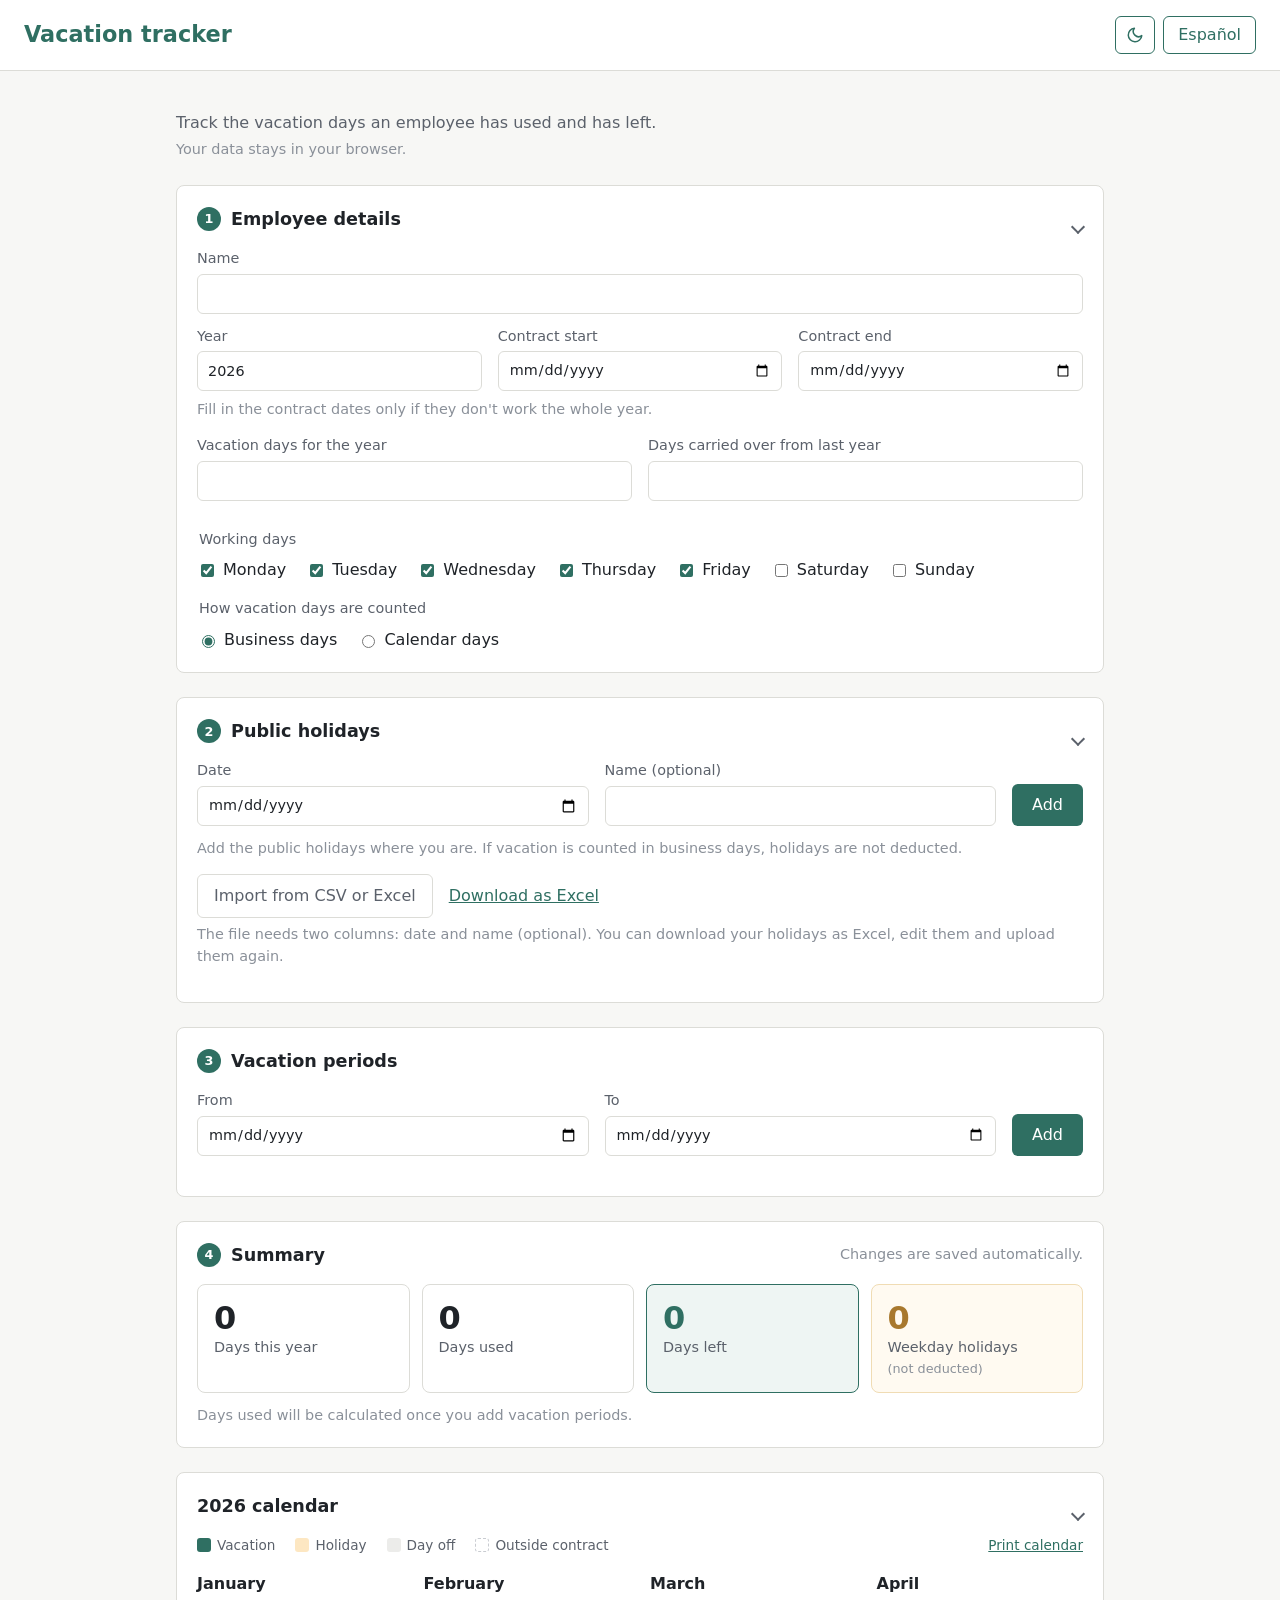
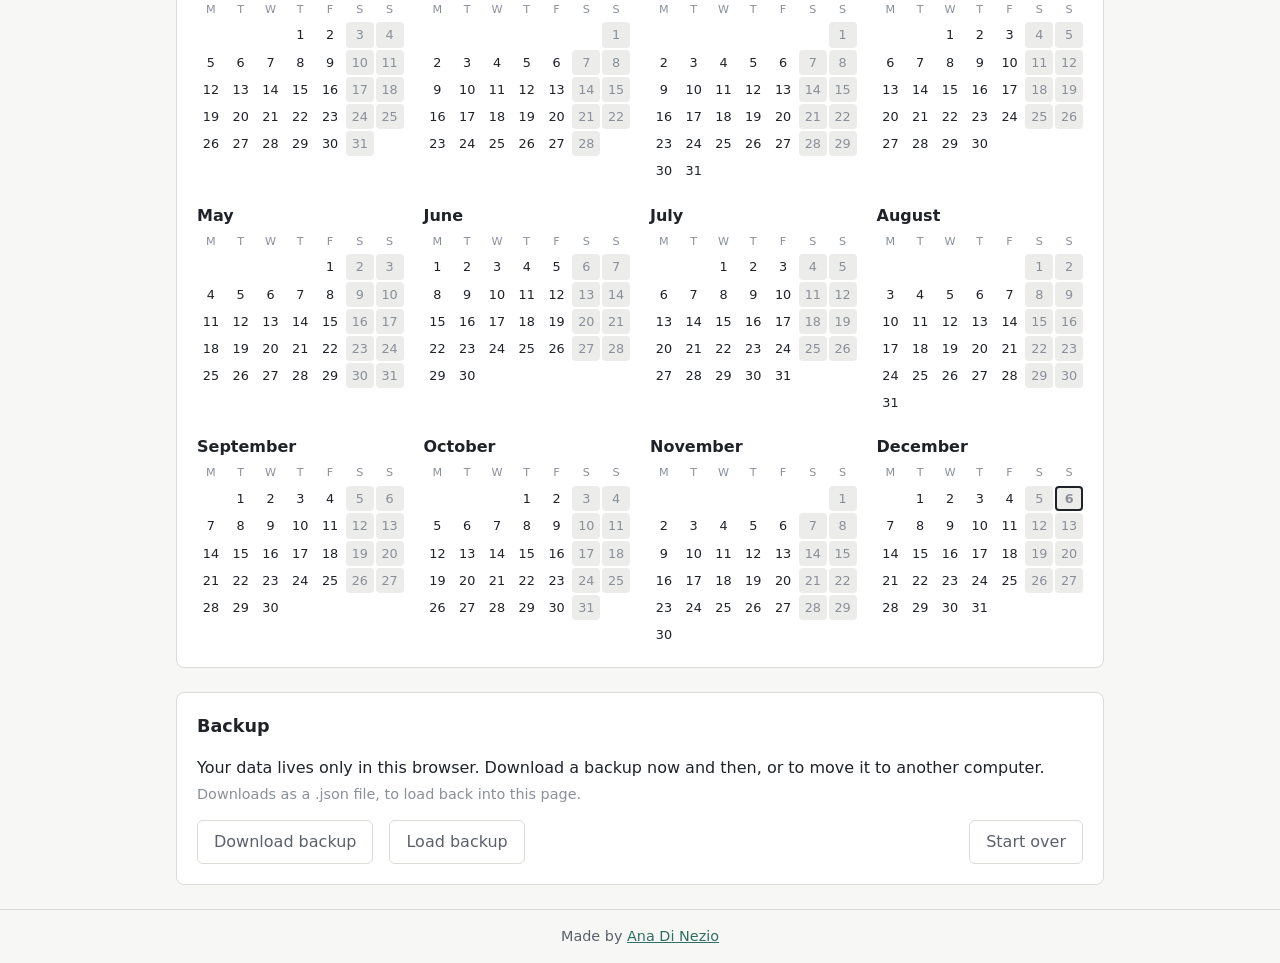
==== commit 63821710: "Pasos numerados en el orden de carga, saldo bajo los períodos y botón para empezar de cero Co-Author" ====
--- a/index.html
+++ b/index.html
@@ -32,103 +32,9 @@
     <p class="intro" data-i18n="intro"></p>
     <p class="aclaracion" data-i18n="notaPrivacidad"></p>
 
-    <section class="tarjeta">
-      <div class="encabezado-tarjeta">
-        <h2 id="titulo-resumen"></h2>
-        <p class="aclaracion" id="estado-guardado"></p>
-      </div>
-      <div class="indicadores">
-        <div class="indicador">
-          <span class="indicador-numero" id="total-dias"></span>
-          <span data-i18n="totalDias"></span>
-          <span class="indicador-detalle" id="detalle-arrastrados"></span>
-        </div>
-        <div class="indicador">
-          <span class="indicador-numero" id="dias-usados"></span>
-          <span data-i18n="diasUsados"></span>
-        </div>
-        <div class="indicador indicador-destacado" id="indicador-disponibles">
-          <span class="indicador-numero" id="dias-disponibles"></span>
-          <span data-i18n="diasDisponibles"></span>
-        </div>
-        <div class="indicador indicador-festivos">
-          <span class="indicador-numero" id="festivos-laborables"></span>
-          <span data-i18n="festivosLaborables"></span>
-          <span class="indicador-detalle" data-i18n="noSeDescuentan"></span>
-        </div>
-      </div>
-      <p class="aclaracion" id="nota-sin-periodos" data-i18n="notaSinPeriodos"></p>
-
-      <div id="bloque-dias-por-mes">
-        <h3 data-i18n="diasPorMes"></h3>
-        <div id="dias-por-mes" class="grafico-meses"></div>
-      </div>
-    </section>
-
     <!-- <details> se abre y se cierra solo al tocar el título. -->
-    <details class="tarjeta plegable" id="seccion-calendario" open>
-      <summary><h2 id="titulo-calendario"></h2></summary>
-      <div class="leyenda">
-        <span><i class="muestra dia-vacaciones"></i> <span data-i18n="leyendaVacaciones"></span></span>
-        <span><i class="muestra dia-festivo"></i> <span data-i18n="leyendaFestivo"></span></span>
-        <span><i class="muestra dia-no-laborable"></i> <span data-i18n="leyendaNoLaborable"></span></span>
-        <span><i class="muestra dia-fuera"></i> <span data-i18n="leyendaFuera"></span></span>
-        <button type="button" class="boton-enlace no-imprimir" id="boton-imprimir" data-i18n="imprimirCalendario"></button>
-      </div>
-      <div id="calendario" class="calendario"></div>
-    </details>
-
-    <section class="tarjeta">
-      <h2 data-i18n="periodosVacaciones"></h2>
-
-      <form id="form-periodo" class="fila fila-agregar">
-        <label class="campo">
-          <span data-i18n="desde"></span>
-          <input type="date" name="desde">
-        </label>
-        <label class="campo">
-          <span data-i18n="hasta"></span>
-          <input type="date" name="hasta">
-        </label>
-        <button type="submit" class="boton-principal"></button>
-        <button type="button" class="boton-secundario boton-cancelar" data-i18n="cancelar" hidden></button>
-      </form>
-      <p id="error-periodo" class="error"></p>
-
-      <ul id="lista-periodos" class="lista"></ul>
-    </section>
-
-    <details class="tarjeta plegable" id="seccion-festivos" open>
-      <summary><h2 data-i18n="festivos"></h2></summary>
-
-      <form id="form-festivo" class="fila fila-agregar">
-        <label class="campo">
-          <span data-i18n="fecha"></span>
-          <input type="date" name="fecha">
-        </label>
-        <label class="campo">
-          <span data-i18n="nombreFestivo"></span>
-          <input type="text" name="nombre">
-        </label>
-        <button type="submit" class="boton-principal"></button>
-        <button type="button" class="boton-secundario boton-cancelar" data-i18n="cancelar" hidden></button>
-      </form>
-      <p id="error-festivo" class="error"></p>
-      <p class="aclaracion" data-i18n="notaFestivos"></p>
-
-      <div class="acciones">
-        <button type="button" class="boton-secundario" id="boton-importar" data-i18n="importarFestivos"></button>
-        <button type="button" class="boton-enlace" id="boton-plantilla" data-i18n="descargarPlantilla"></button>
-        <input type="file" id="archivo-festivos" accept=".csv,.xlsx,.xls" hidden>
-      </div>
-      <p class="aclaracion" data-i18n="notaImportar"></p>
-      <div id="resultado-importacion"></div>
-
-      <ul id="lista-festivos" class="lista"></ul>
-    </details>
-
     <details class="tarjeta plegable" id="seccion-empleado" open>
-      <summary><h2 data-i18n="datosEmpleado"></h2></summary>
+      <summary><h2><span class="paso">1</span><span data-i18n="datosEmpleado"></span></h2></summary>
 
       <form id="form-empleado">
         <label class="campo">
@@ -189,6 +95,101 @@
       </form>
     </details>
 
+    <details class="tarjeta plegable" id="seccion-festivos" open>
+      <summary><h2><span class="paso">2</span><span data-i18n="festivos"></span></h2></summary>
+
+      <form id="form-festivo" class="fila fila-agregar">
+        <label class="campo">
+          <span data-i18n="fecha"></span>
+          <input type="date" name="fecha">
+        </label>
+        <label class="campo">
+          <span data-i18n="nombreFestivo"></span>
+          <input type="text" name="nombre">
+        </label>
+        <button type="submit" class="boton-principal"></button>
+        <button type="button" class="boton-secundario boton-cancelar" data-i18n="cancelar" hidden></button>
+      </form>
+      <p id="error-festivo" class="error"></p>
+      <p class="aclaracion" data-i18n="notaFestivos"></p>
+
+      <div class="acciones">
+        <button type="button" class="boton-secundario" id="boton-importar" data-i18n="importarFestivos"></button>
+        <button type="button" class="boton-enlace" id="boton-plantilla" data-i18n="descargarPlantilla"></button>
+        <input type="file" id="archivo-festivos" accept=".csv,.xlsx,.xls" hidden>
+      </div>
+      <p class="aclaracion" data-i18n="notaImportar"></p>
+      <div id="resultado-importacion"></div>
+
+      <ul id="lista-festivos" class="lista"></ul>
+    </details>
+
+    <section class="tarjeta">
+      <h2><span class="paso">3</span><span data-i18n="periodosVacaciones"></span></h2>
+
+      <form id="form-periodo" class="fila fila-agregar">
+        <label class="campo">
+          <span data-i18n="desde"></span>
+          <input type="date" name="desde">
+        </label>
+        <label class="campo">
+          <span data-i18n="hasta"></span>
+          <input type="date" name="hasta">
+        </label>
+        <button type="submit" class="boton-principal"></button>
+        <button type="button" class="boton-secundario boton-cancelar" data-i18n="cancelar" hidden></button>
+      </form>
+      <p id="error-periodo" class="error"></p>
+      <p class="aclaracion" id="saldo-periodos"></p>
+
+      <ul id="lista-periodos" class="lista"></ul>
+    </section>
+
+    <section class="tarjeta">
+      <div class="encabezado-tarjeta">
+        <h2><span class="paso">4</span><span id="titulo-resumen"></span></h2>
+        <p class="aclaracion" id="estado-guardado"></p>
+      </div>
+      <div class="indicadores">
+        <div class="indicador">
+          <span class="indicador-numero" id="total-dias"></span>
+          <span data-i18n="totalDias"></span>
+          <span class="indicador-detalle" id="detalle-arrastrados"></span>
+        </div>
+        <div class="indicador">
+          <span class="indicador-numero" id="dias-usados"></span>
+          <span data-i18n="diasUsados"></span>
+        </div>
+        <div class="indicador indicador-destacado" id="indicador-disponibles">
+          <span class="indicador-numero" id="dias-disponibles"></span>
+          <span data-i18n="diasDisponibles"></span>
+        </div>
+        <div class="indicador indicador-festivos">
+          <span class="indicador-numero" id="festivos-laborables"></span>
+          <span data-i18n="festivosLaborables"></span>
+          <span class="indicador-detalle" data-i18n="noSeDescuentan"></span>
+        </div>
+      </div>
+      <p class="aclaracion" id="nota-sin-periodos" data-i18n="notaSinPeriodos"></p>
+
+      <div id="bloque-dias-por-mes">
+        <h3 data-i18n="diasPorMes"></h3>
+        <div id="dias-por-mes" class="grafico-meses"></div>
+      </div>
+    </section>
+
+    <details class="tarjeta plegable" id="seccion-calendario" open>
+      <summary><h2 id="titulo-calendario"></h2></summary>
+      <div class="leyenda">
+        <span><i class="muestra dia-vacaciones"></i> <span data-i18n="leyendaVacaciones"></span></span>
+        <span><i class="muestra dia-festivo"></i> <span data-i18n="leyendaFestivo"></span></span>
+        <span><i class="muestra dia-no-laborable"></i> <span data-i18n="leyendaNoLaborable"></span></span>
+        <span><i class="muestra dia-fuera"></i> <span data-i18n="leyendaFuera"></span></span>
+        <button type="button" class="boton-enlace no-imprimir" id="boton-imprimir" data-i18n="imprimirCalendario"></button>
+      </div>
+      <div id="calendario" class="calendario"></div>
+    </details>
+
     <section class="tarjeta">
       <h2 data-i18n="respaldo"></h2>
       <p class="descripcion" data-i18n="notaRespaldo"></p>
@@ -197,6 +198,7 @@
         <button type="button" class="boton-secundario" id="boton-descargar-respaldo" data-i18n="descargarRespaldo"></button>
         <button type="button" class="boton-secundario" id="boton-cargar-respaldo" data-i18n="cargarRespaldo"></button>
         <input type="file" id="archivo-respaldo" accept=".json,application/json" hidden>
+        <button type="button" class="boton-secundario boton-peligro" id="boton-borrar-todo" data-i18n="borrarTodo"></button>
       </div>
       <div id="resultado-respaldo"></div>
     </section>
--- a/styles.css
+++ b/styles.css
@@ -159,8 +159,26 @@
 }
 
 .tarjeta h2 {
+  display: flex;
+  align-items: center;
   margin: 0 0 16px;
   font-size: 1.1rem;
+}
+
+/* Número de paso (1, 2, 3, 4) delante del título de la sección. */
+.paso {
+  display: inline-flex;
+  justify-content: center;
+  align-items: center;
+  flex-shrink: 0;
+  width: 24px;
+  height: 24px;
+  margin-right: 10px;
+  border-radius: 50%;
+  background: var(--acento);
+  color: var(--texto-sobre-acento);
+  font-size: 0.8rem;
+  font-weight: 600;
 }
 
 /* Un campo: el texto arriba y la casilla abajo. */
@@ -363,6 +381,8 @@
   display: none;
 }
 
+/* Botón que borra datos: se pone rojo al pasar el mouse. */
+.boton-peligro:hover,
 .boton-borrar:hover {
   border-color: var(--error);
   color: var(--error);
@@ -750,3 +770,23 @@
     text-align: right;
   }
 }
+
+/* Saldo debajo del formulario de períodos. */
+#saldo-periodos {
+  margin: 0 0 4px;
+}
+
+#saldo-periodos:empty {
+  display: none;
+}
+
+/* "Empezar de cero" queda separado de los otros botones. */
+.acciones .boton-peligro {
+  margin-left: auto;
+}
+
+@media print {
+  .paso {
+    display: none;
+  }
+}
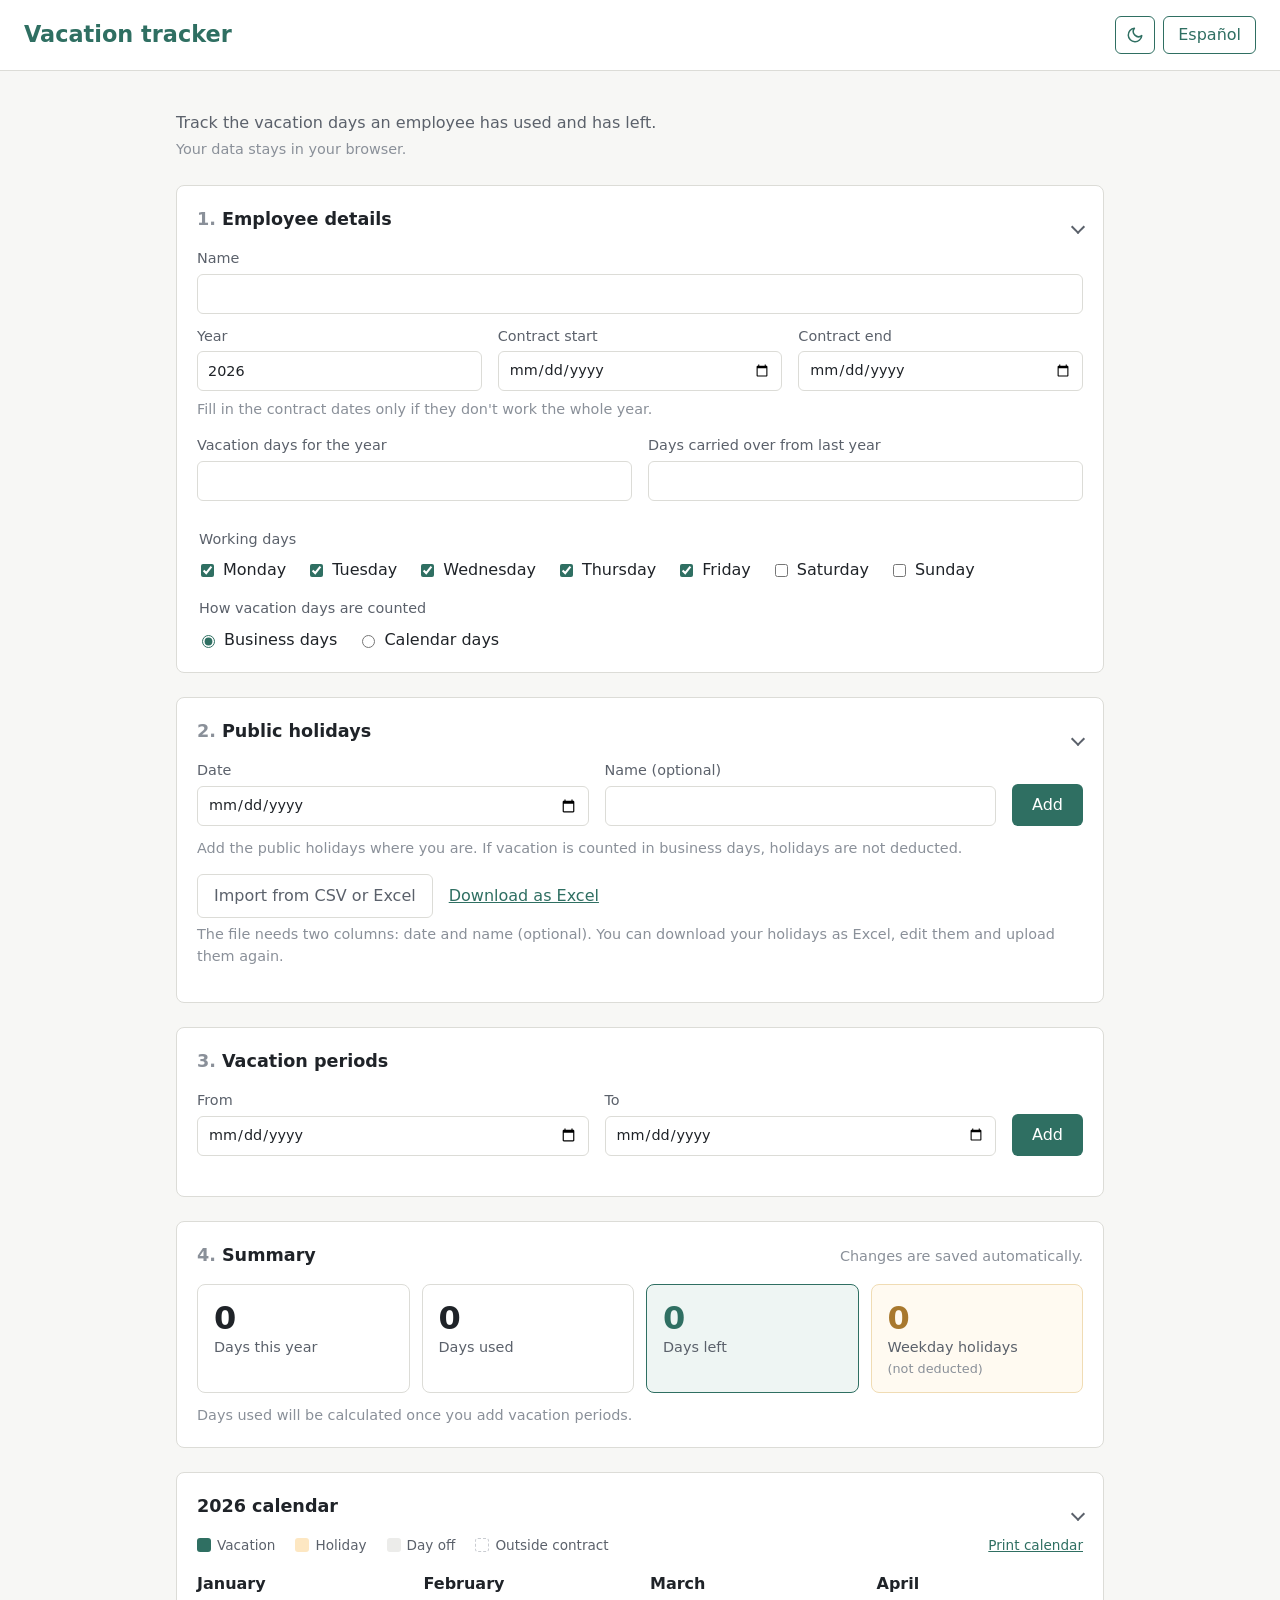
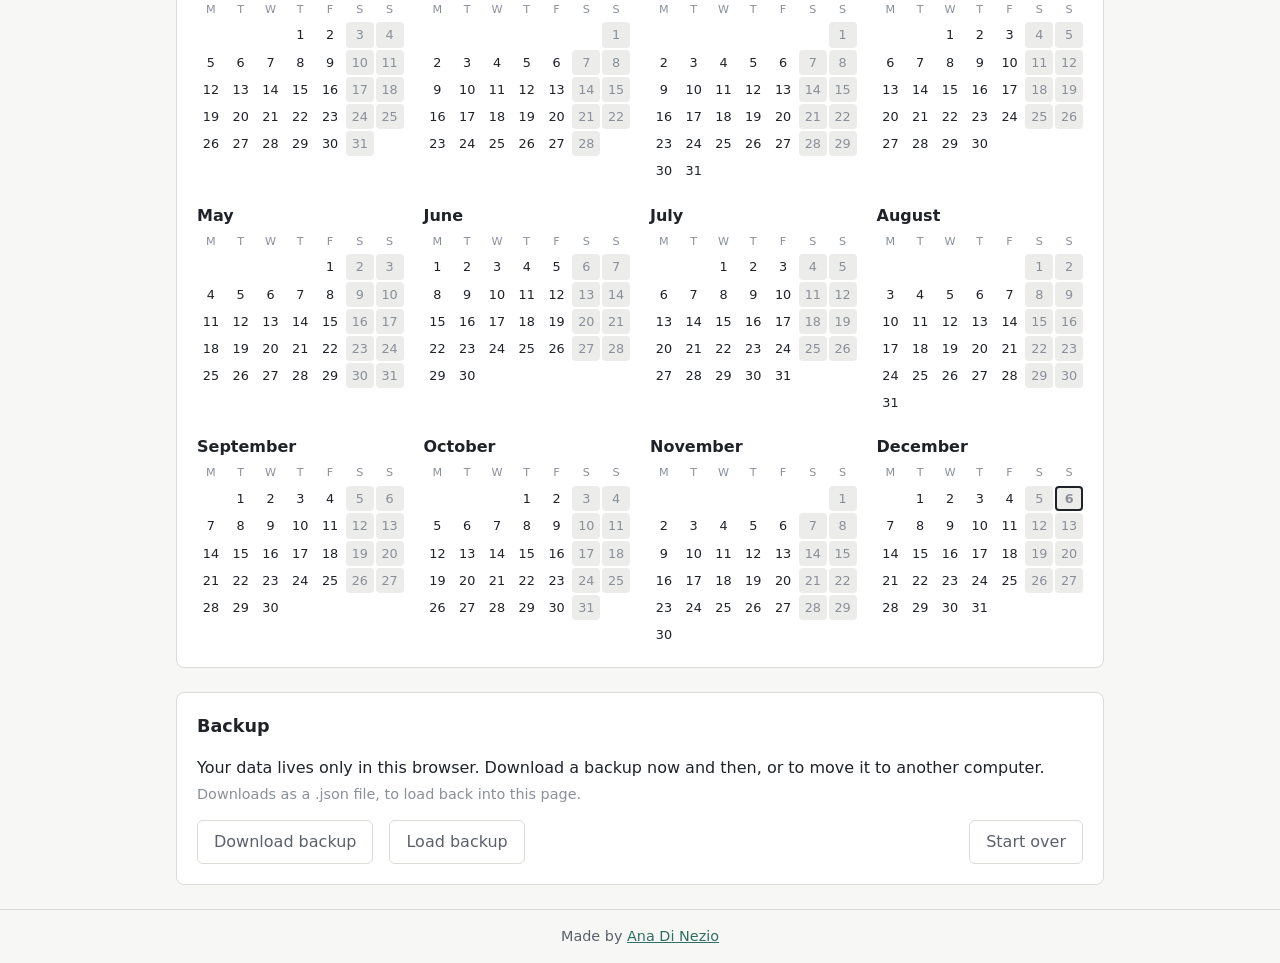
==== commit b1584703: "Número de versión en CSS y JS para que el navegador no use archivos viejos Co-Authored-By: Claude Op" ====
--- a/index.html
+++ b/index.html
@@ -4,7 +4,7 @@
   <meta charset="UTF-8">
   <meta name="viewport" content="width=device-width, initial-scale=1.0">
   <title>Gestor de vacaciones</title>
-  <link rel="stylesheet" href="styles.css">
+  <link rel="stylesheet" href="styles.css?v=2">
   <script>
     // Aplica el modo claro u oscuro antes de dibujar la página, para que no parpadee.
     // Si el usuario no eligió, se usa el del sistema.
@@ -209,10 +209,10 @@
     <a href="https://www.linkedin.com/in/ana-di-nezio-perez/" target="_blank" rel="noopener">Ana Di Nezio</a>
   </footer>
 
-  <script src="i18n.js"></script>
-  <script src="calendario.js"></script>
-  <script src="importar.js"></script>
-  <script src="respaldo.js"></script>
-  <script src="app.js"></script>
+  <script src="i18n.js?v=2"></script>
+  <script src="calendario.js?v=2"></script>
+  <script src="importar.js?v=2"></script>
+  <script src="respaldo.js?v=2"></script>
+  <script src="app.js?v=2"></script>
 </body>
 </html>
--- a/styles.css
+++ b/styles.css
@@ -165,20 +165,14 @@
   font-size: 1.1rem;
 }
 
-/* Número de paso (1, 2, 3, 4) delante del título de la sección. */
+/* Número de paso delante del título de la sección: "1. Datos del empleado". */
 .paso {
-  display: inline-flex;
-  justify-content: center;
-  align-items: center;
-  flex-shrink: 0;
-  width: 24px;
-  height: 24px;
-  margin-right: 10px;
-  border-radius: 50%;
-  background: var(--acento);
-  color: var(--texto-sobre-acento);
-  font-size: 0.8rem;
-  font-weight: 600;
+  margin-right: 6px;
+  color: var(--texto-aclaracion); /* gris: acompaña al título sin competir */
+}
+
+.paso::after {
+  content: ".";
 }
 
 /* Un campo: el texto arriba y la casilla abajo. */
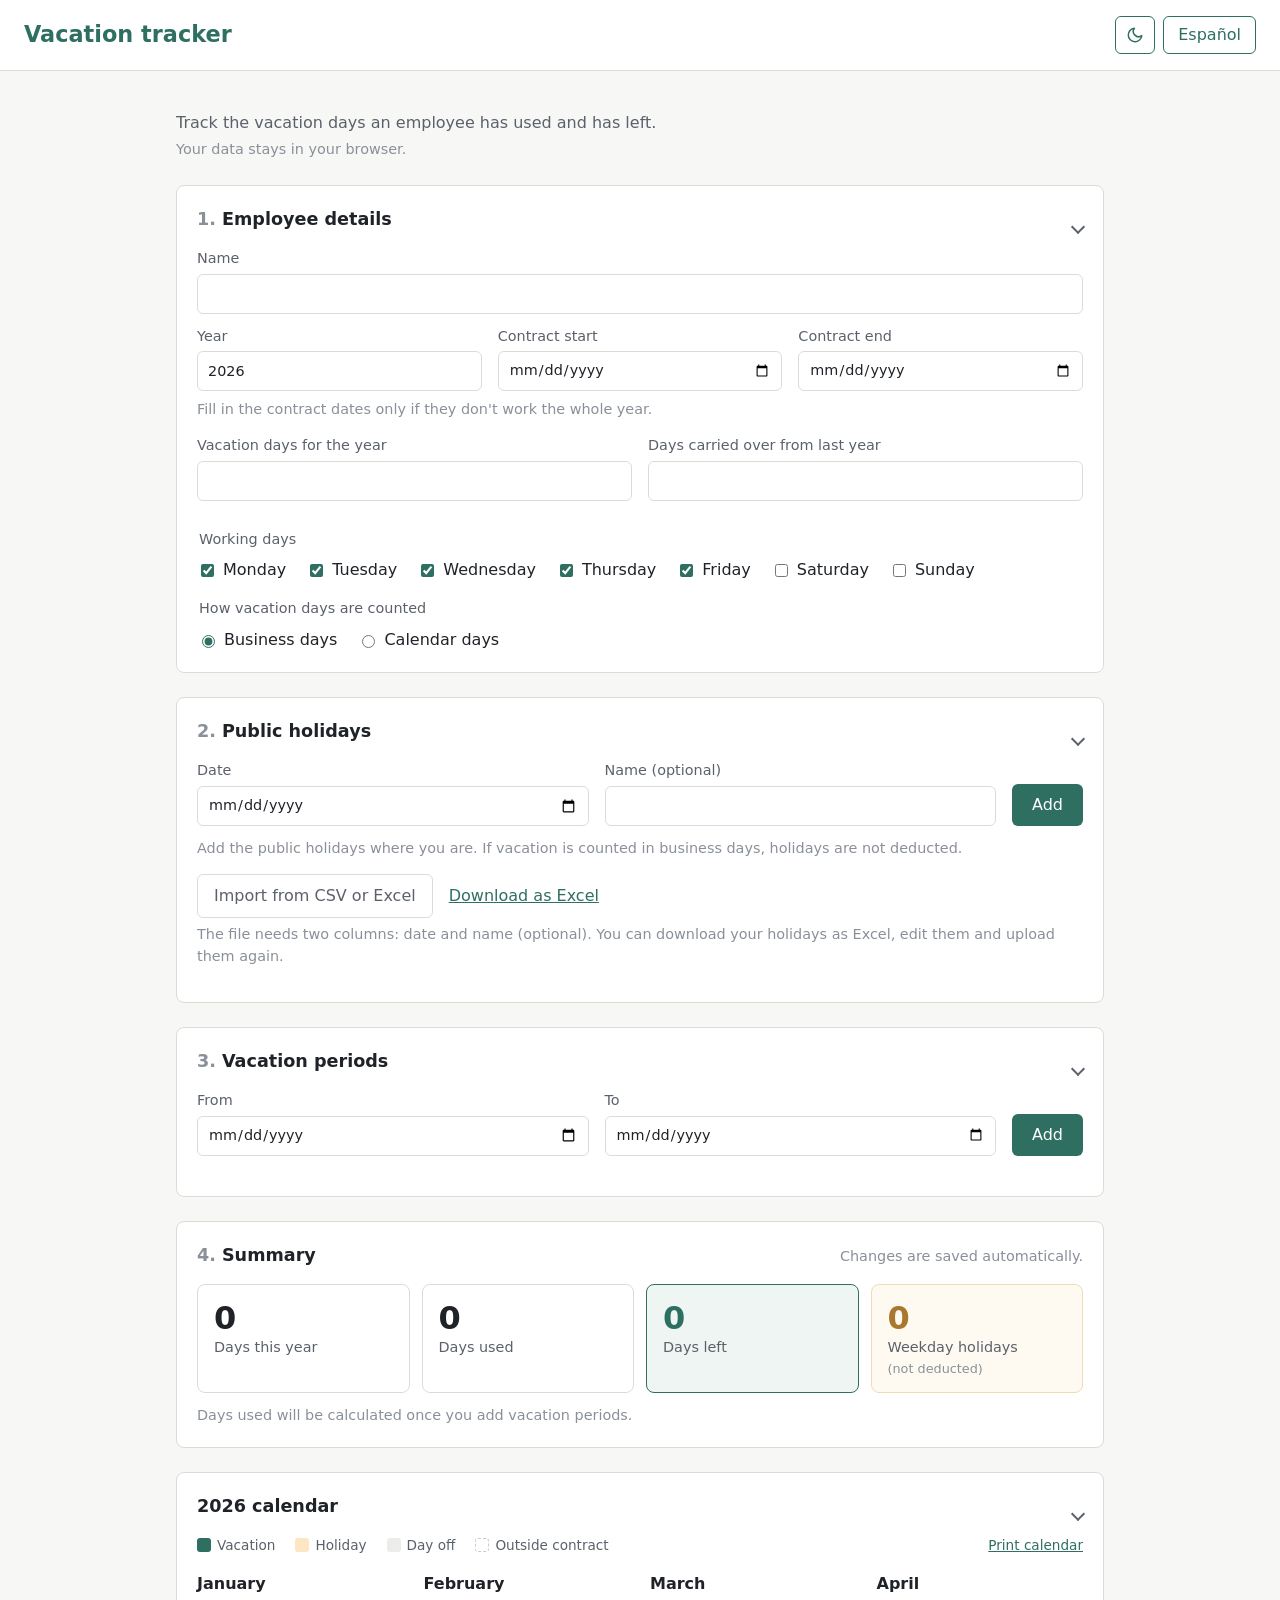
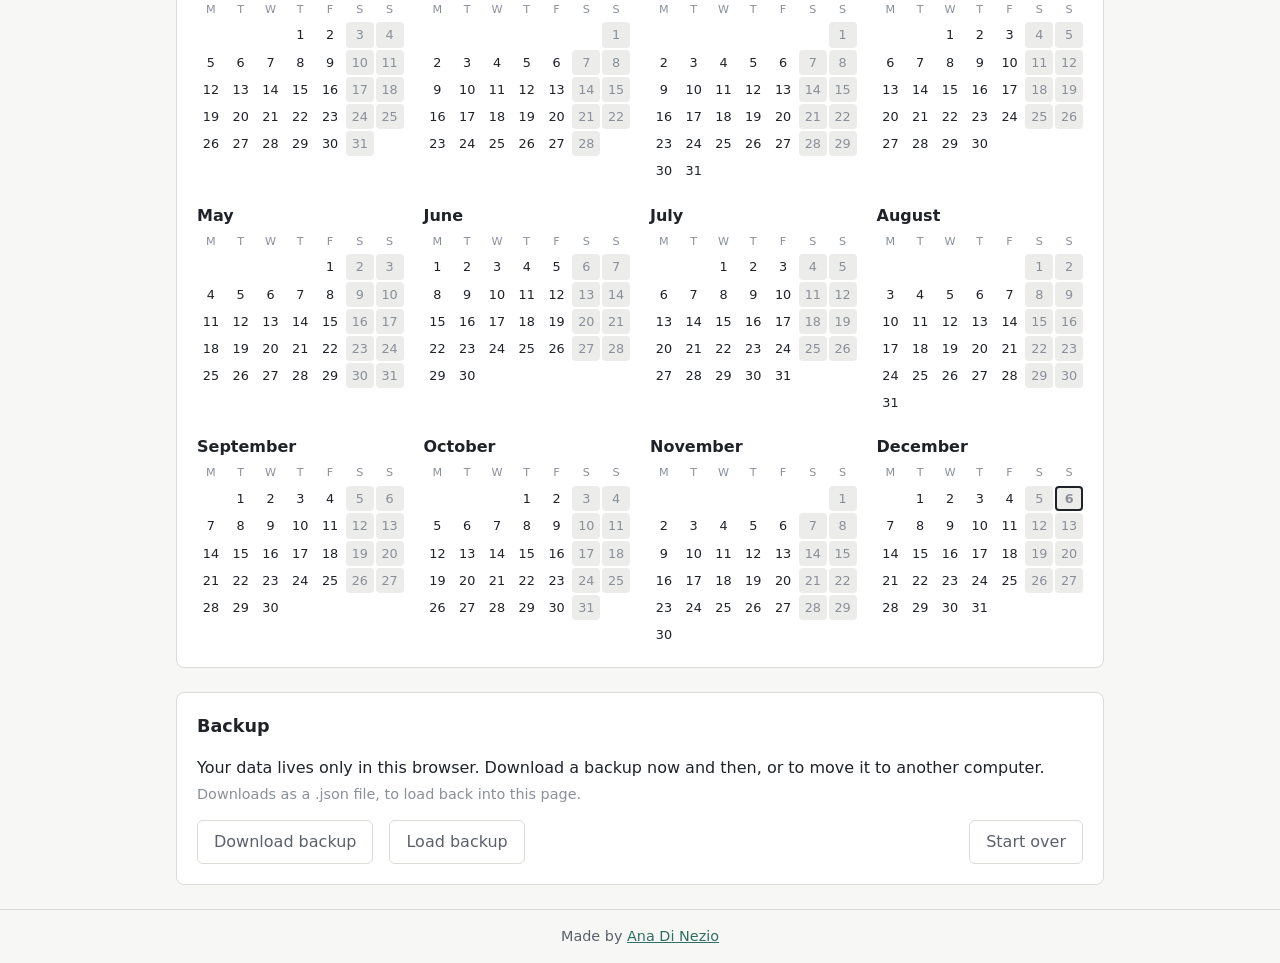
==== commit bcf4f1c6: "Períodos de vacaciones plegable Co-Authored-By: Claude Opus 5.5 <noreply@anthropic.com>" ====
--- a/index.html
+++ b/index.html
@@ -4,7 +4,7 @@
   <meta charset="UTF-8">
   <meta name="viewport" content="width=device-width, initial-scale=1.0">
   <title>Gestor de vacaciones</title>
-  <link rel="stylesheet" href="styles.css?v=2">
+  <link rel="stylesheet" href="styles.css?v=3">
   <script>
     // Aplica el modo claro u oscuro antes de dibujar la página, para que no parpadee.
     // Si el usuario no eligió, se usa el del sistema.
@@ -124,8 +124,8 @@
       <ul id="lista-festivos" class="lista"></ul>
     </details>
 
-    <section class="tarjeta">
-      <h2><span class="paso">3</span><span data-i18n="periodosVacaciones"></span></h2>
+    <details class="tarjeta plegable" id="seccion-periodos" open>
+      <summary><h2><span class="paso">3</span><span data-i18n="periodosVacaciones"></span></h2></summary>
 
       <form id="form-periodo" class="fila fila-agregar">
         <label class="campo">
@@ -143,7 +143,7 @@
       <p class="aclaracion" id="saldo-periodos"></p>
 
       <ul id="lista-periodos" class="lista"></ul>
-    </section>
+    </details>
 
     <section class="tarjeta">
       <div class="encabezado-tarjeta">
@@ -209,10 +209,10 @@
     <a href="https://www.linkedin.com/in/ana-di-nezio-perez/" target="_blank" rel="noopener">Ana Di Nezio</a>
   </footer>
 
-  <script src="i18n.js?v=2"></script>
-  <script src="calendario.js?v=2"></script>
-  <script src="importar.js?v=2"></script>
-  <script src="respaldo.js?v=2"></script>
-  <script src="app.js?v=2"></script>
+  <script src="i18n.js?v=3"></script>
+  <script src="calendario.js?v=3"></script>
+  <script src="importar.js?v=3"></script>
+  <script src="respaldo.js?v=3"></script>
+  <script src="app.js?v=3"></script>
 </body>
 </html>
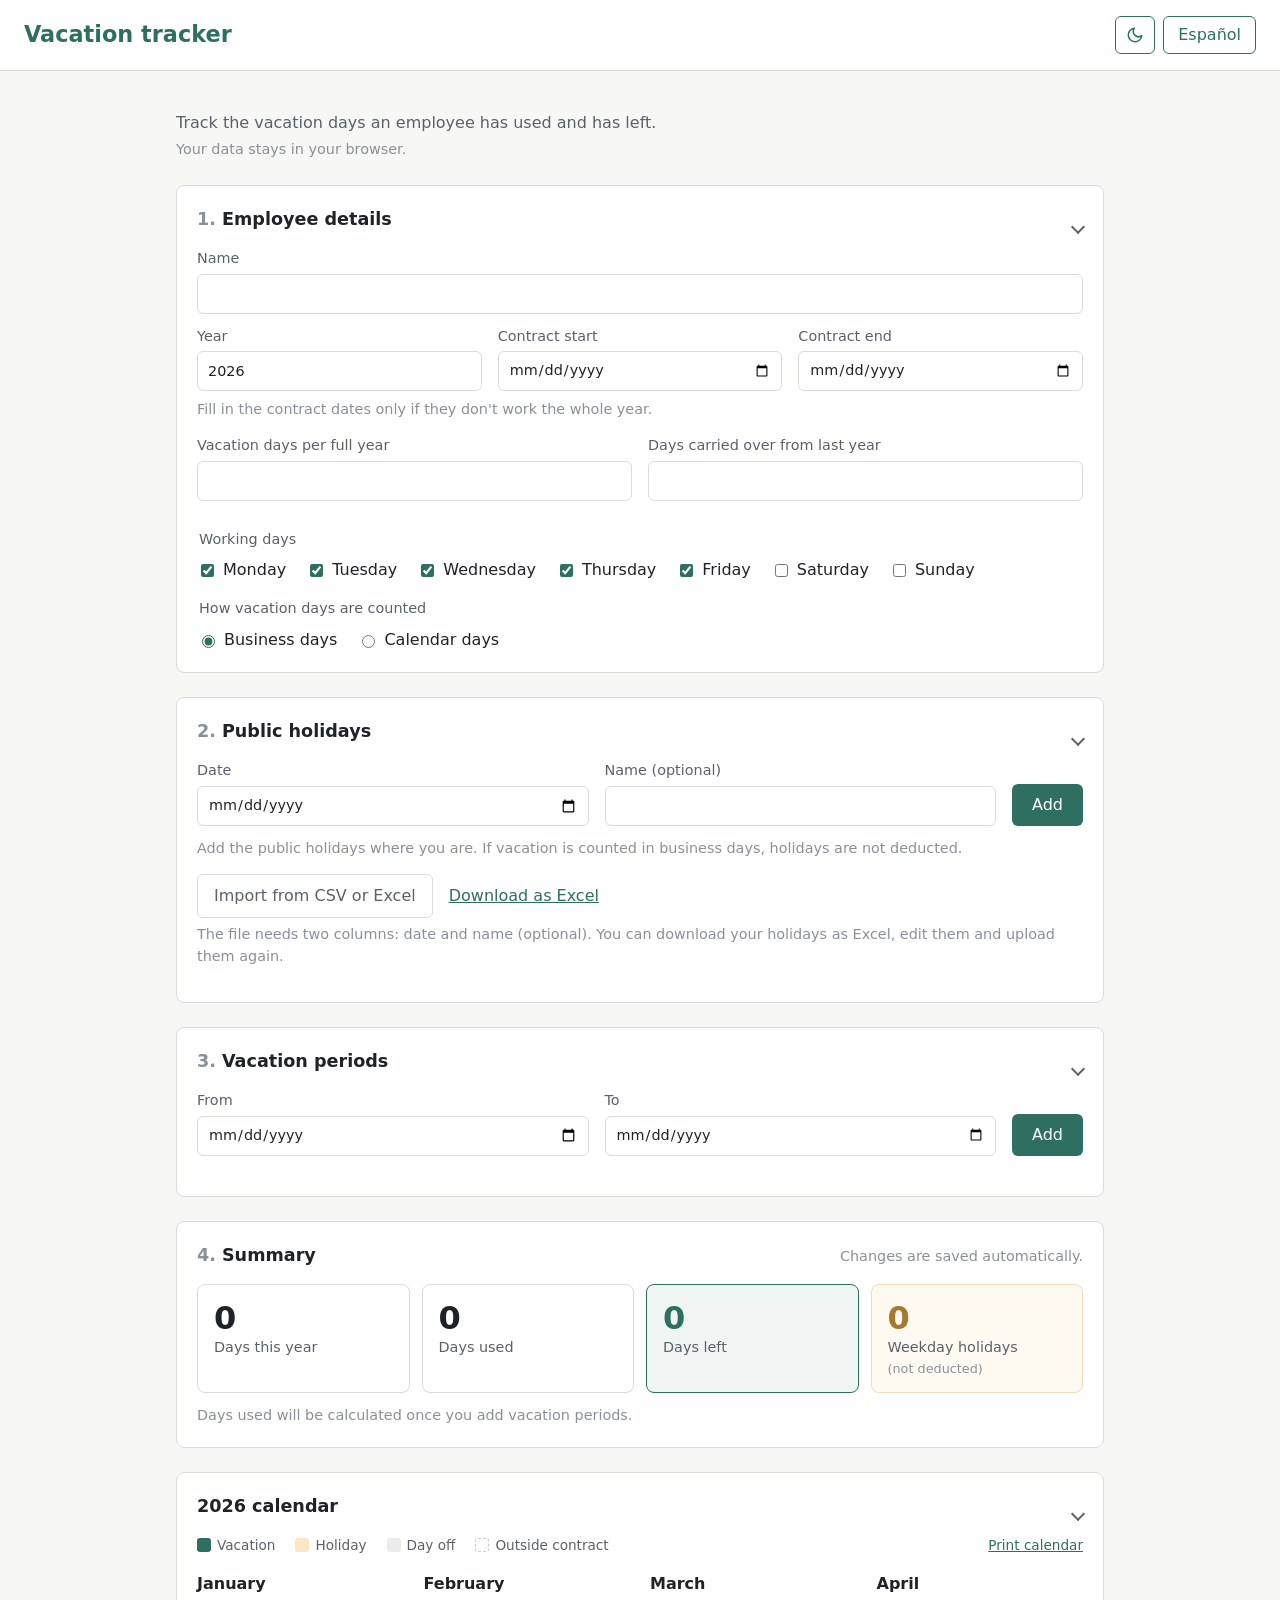
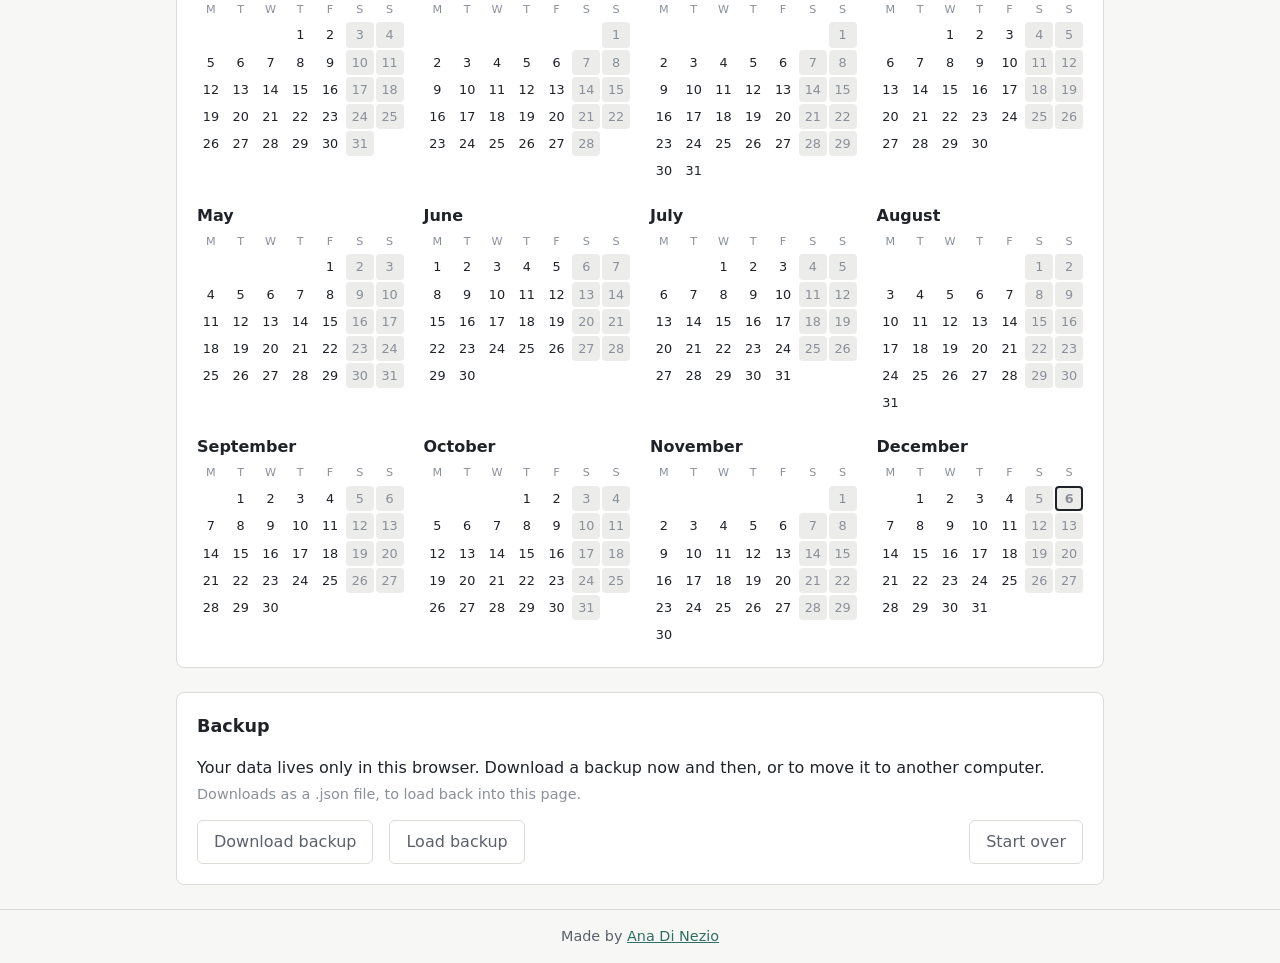
==== commit b416cfbb: "Días de vacaciones proporcionales al contrato, redondeados al más cercano Co-Authored-By: Claude Opu" ====
--- a/index.html
+++ b/index.html
@@ -68,6 +68,7 @@
             <input type="number" name="diasArrastrados" min="0">
           </label>
         </div>
+        <p class="aclaracion" id="nota-proporcional"></p>
 
         <!-- Los valores van del 0 (domingo) al 6 (sábado), como cuenta JavaScript. -->
         <fieldset>
--- a/styles.css
+++ b/styles.css
@@ -784,3 +784,7 @@
     display: none;
   }
 }
+
+#nota-proporcional:empty {
+  display: none;
+}
